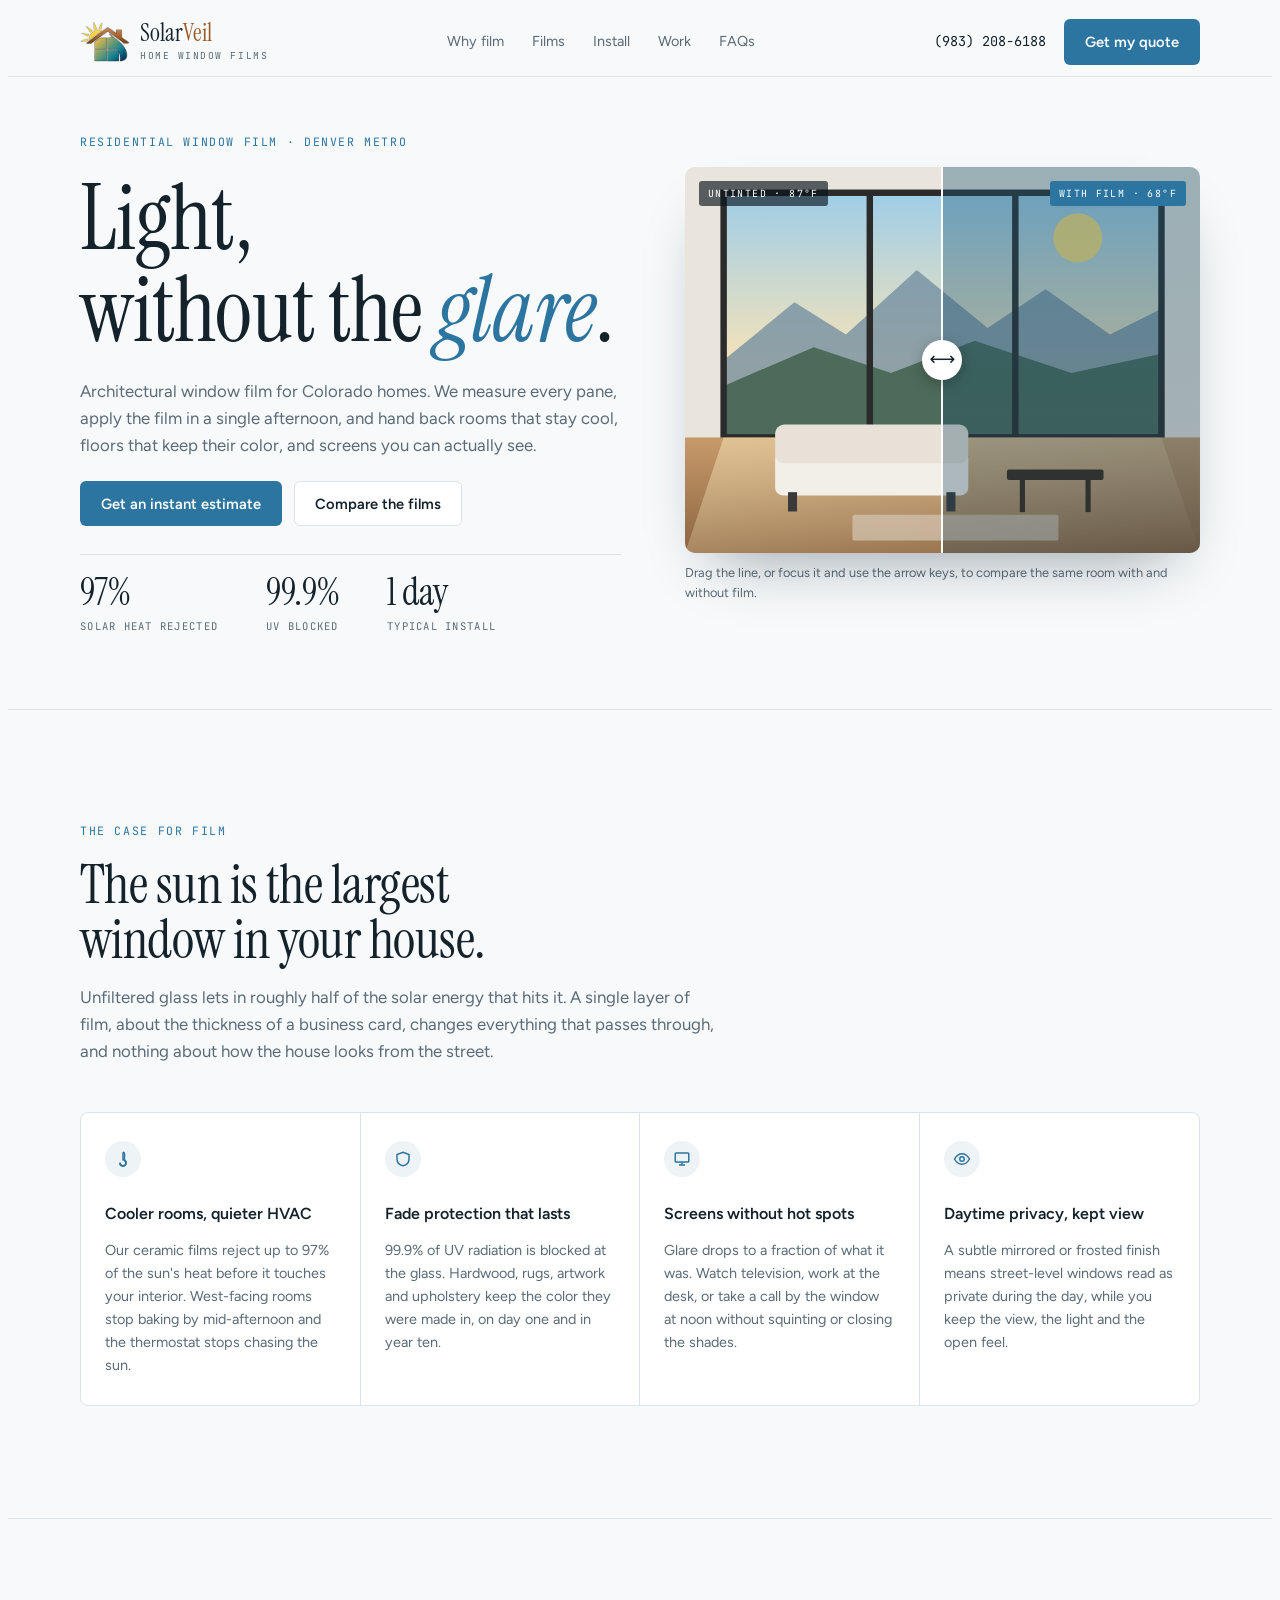
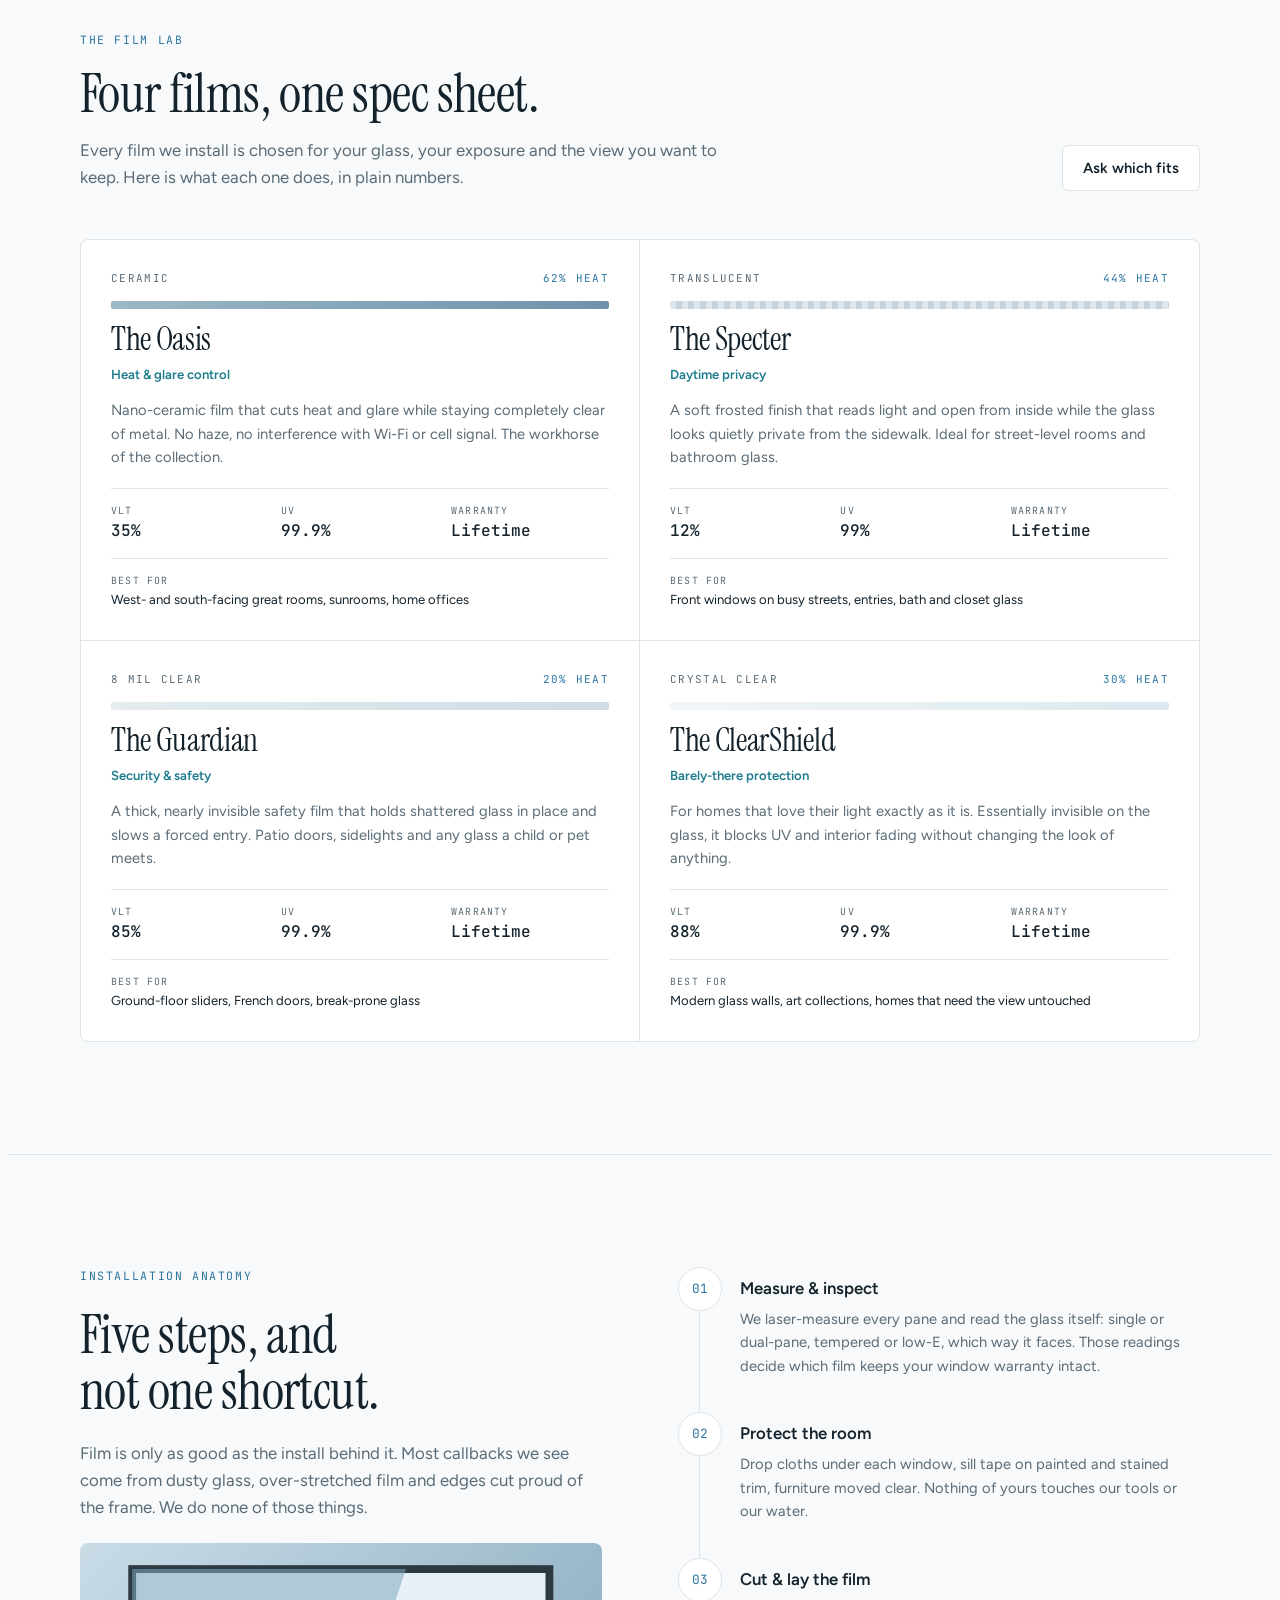
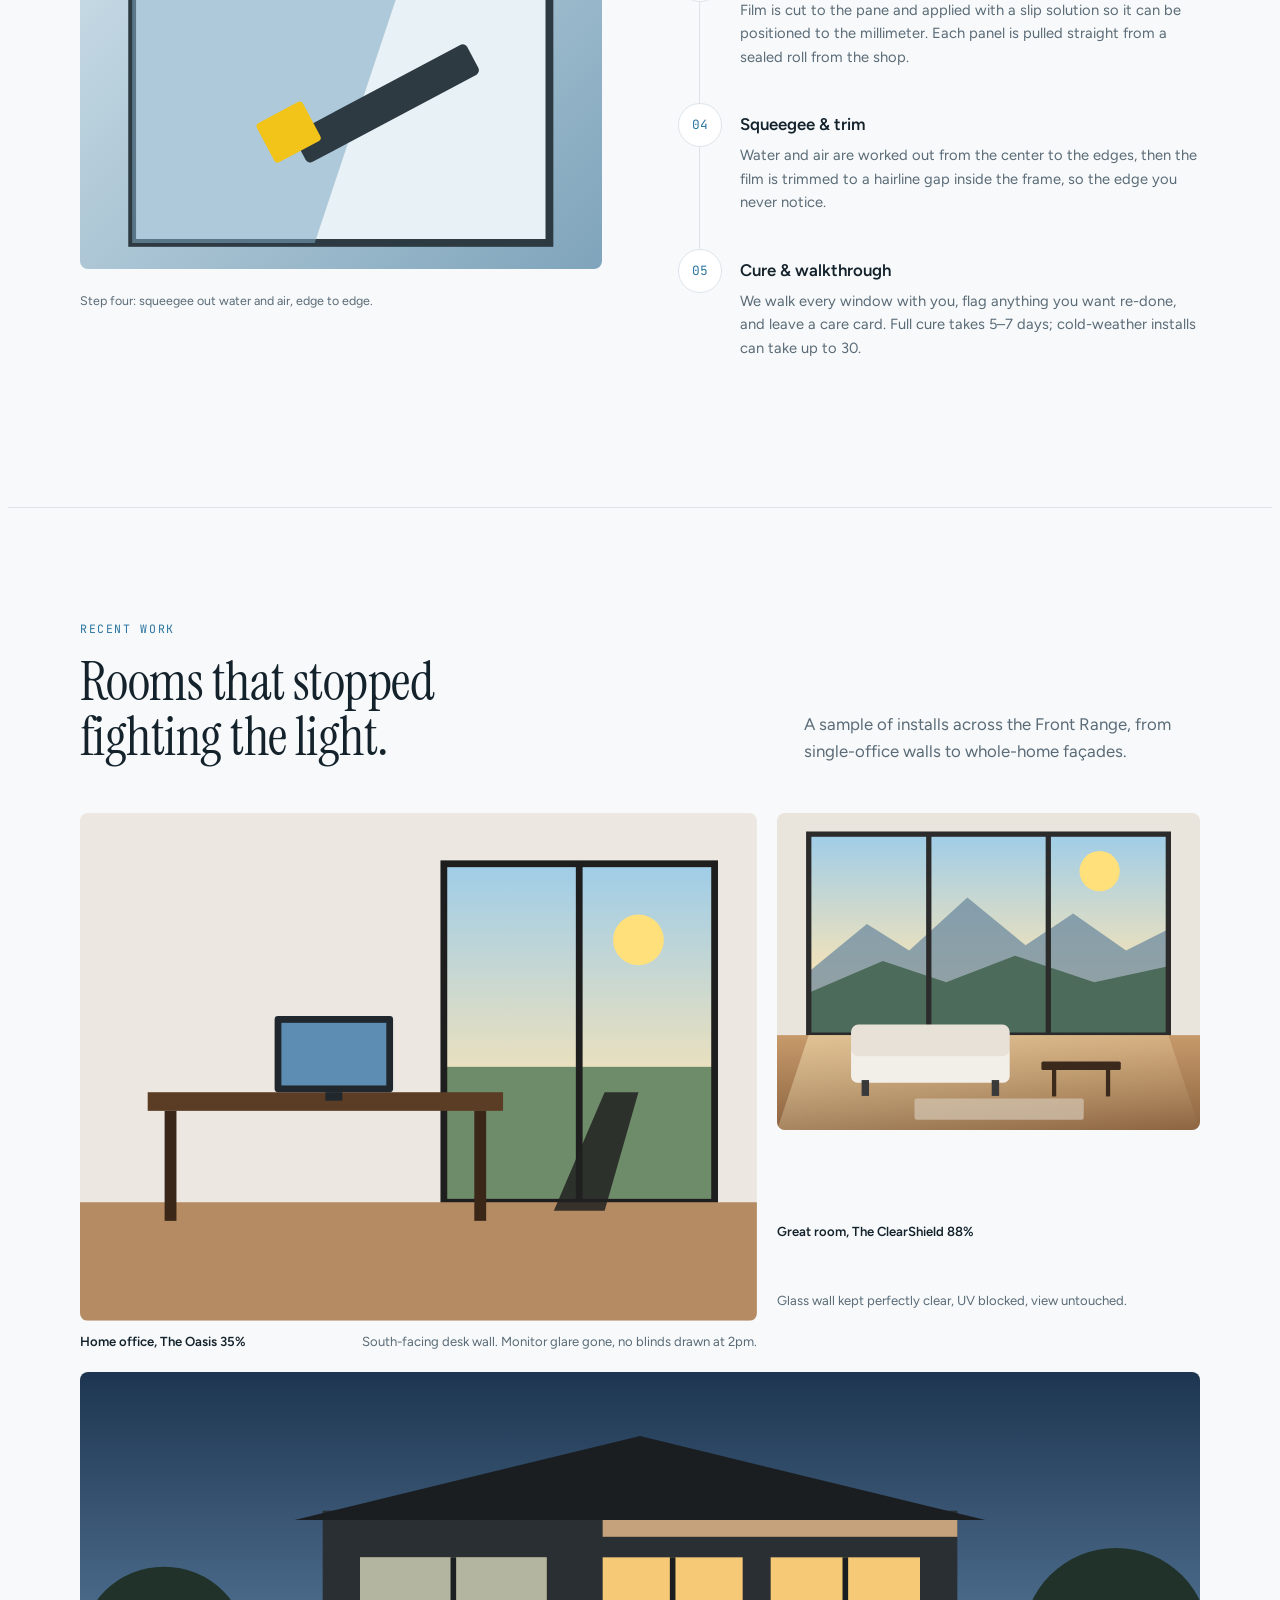
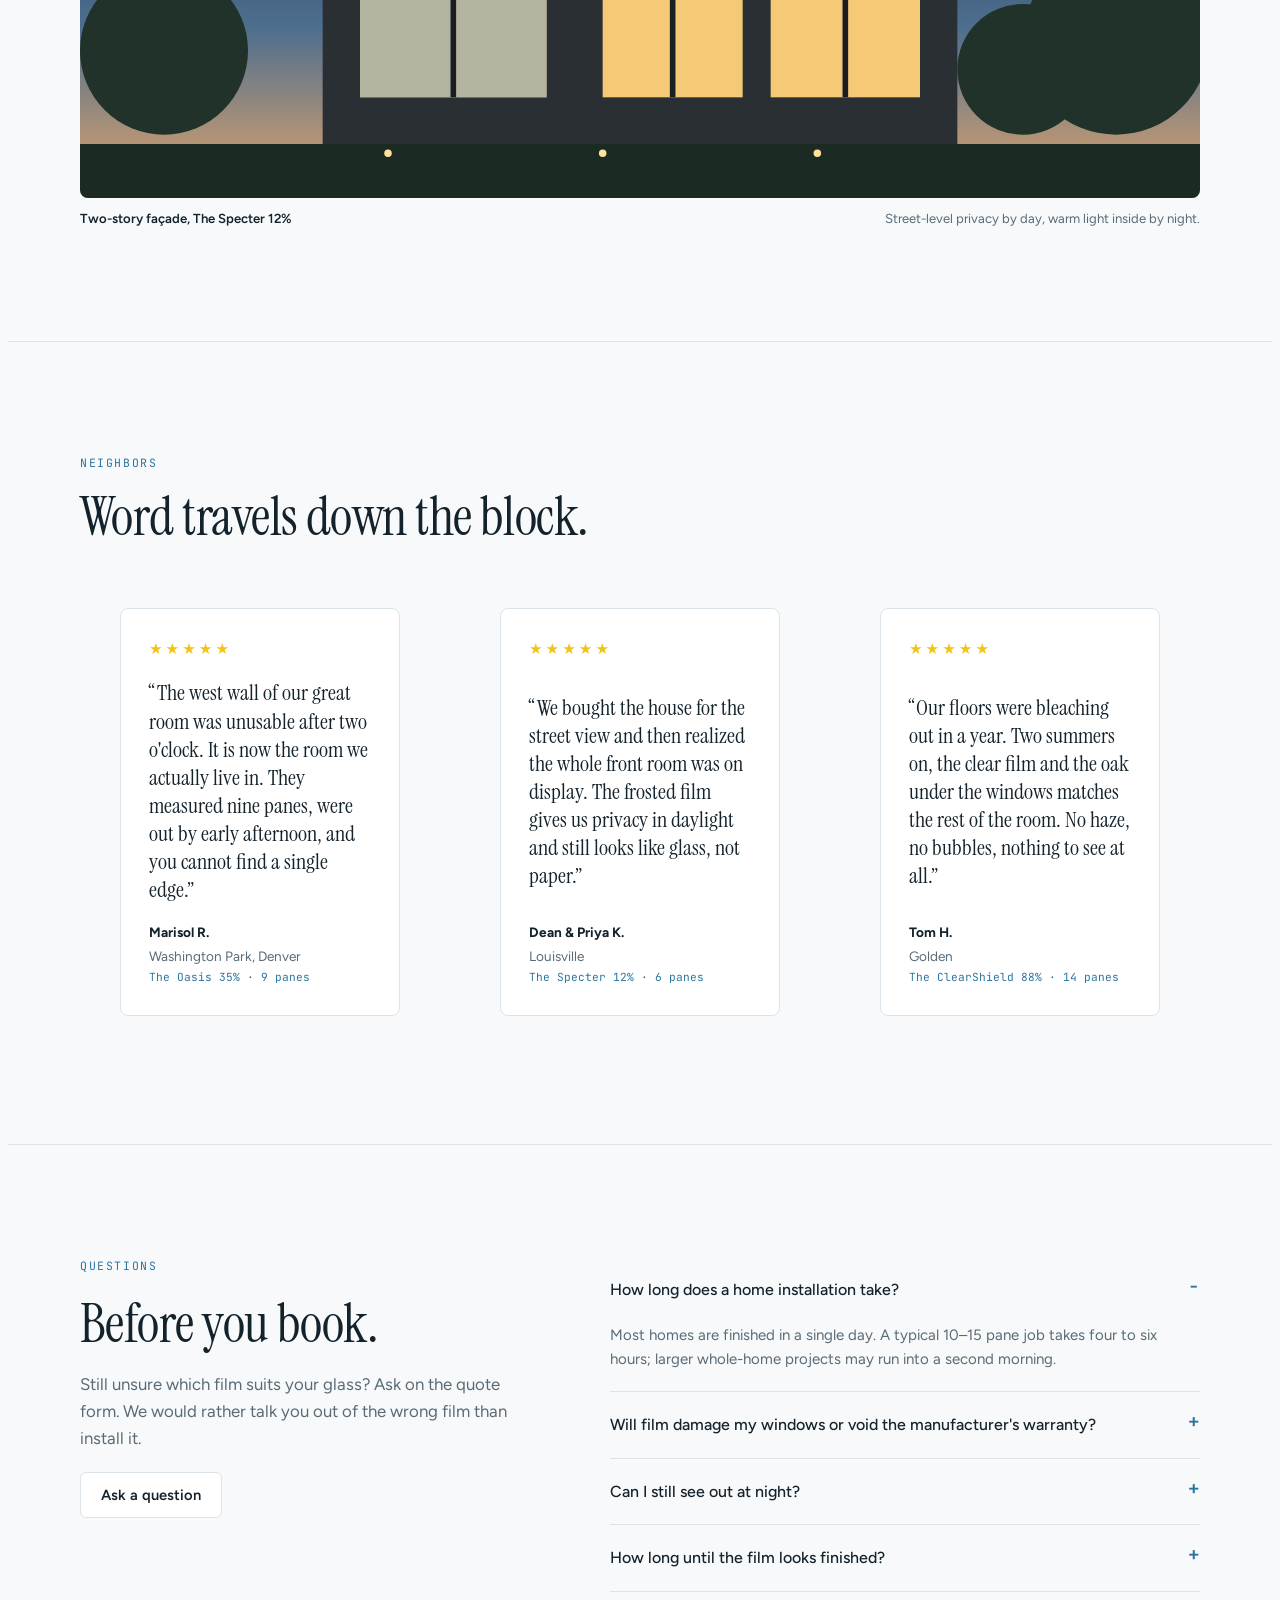
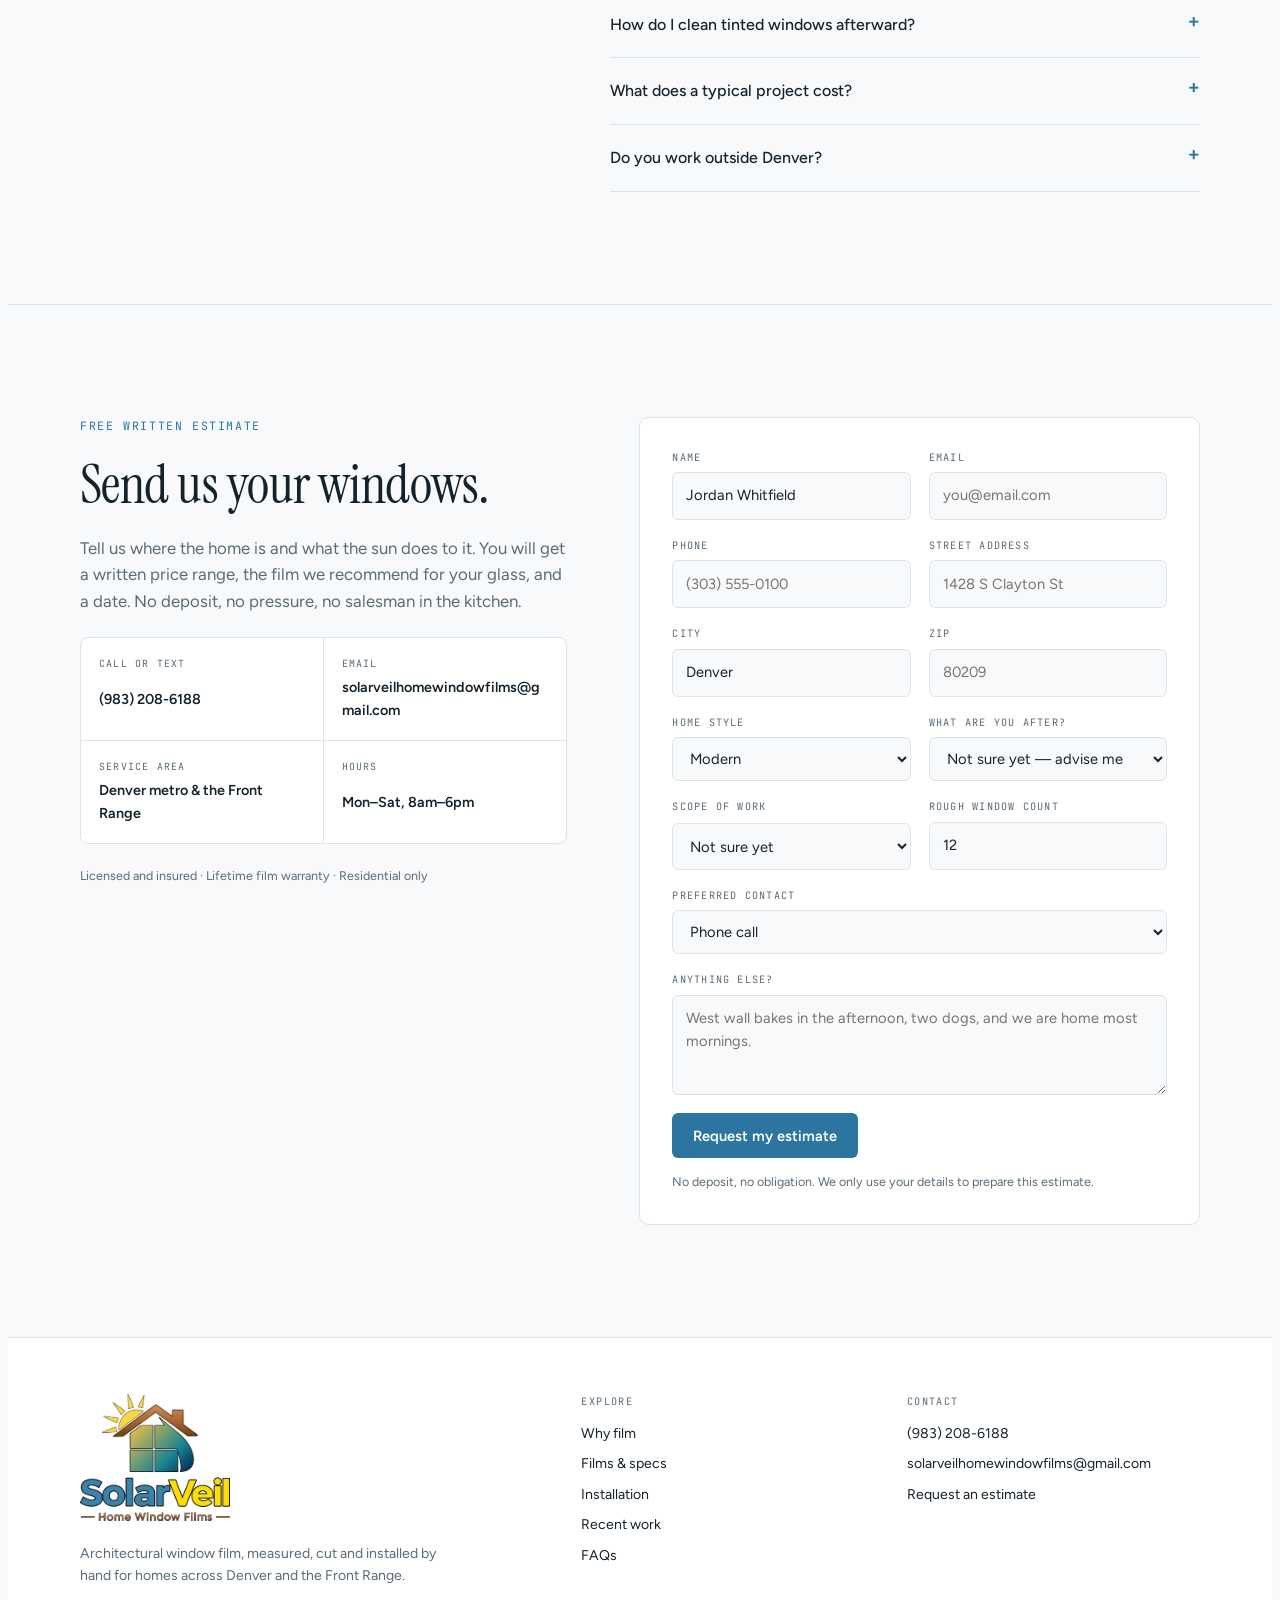
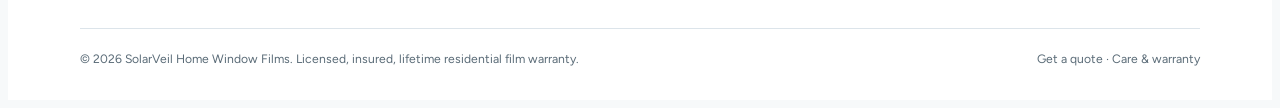
==== index.html @ 5155649b "Add SolarVeil website One-page site with film specs, install process, reviews, FAQ and a quote form " ====
<!doctype html>
<html lang="en">
<head>
<meta charset="utf-8">
<meta name="viewport" content="width=device-width, initial-scale=1, viewport-fit=cover">
<meta name="description" content="Residential window film for Denver and the Front Range: heat, glare, UV, privacy and security films, installed in a day.">
<title>SolarVeil Home Window Films</title>
<link rel="preconnect" href="https://fonts.googleapis.com">
<link rel="stylesheet" href="https://fonts.googleapis.com/css2?family=Instrument+Serif:ital@0;1&family=Figtree:wght@400;500;600;700&family=JetBrains+Mono:wght@400;500&display=swap">
<style>
/* Layout: airy editorial column, 1200px max, hairline-ruled sections; one bold moment = the before/after film slider in the hero. Palette pulled from the logo: lake blue, sun yellow, roof brown. */
:root{
  --bg:#F7F9FA; --surface:#FFFFFF; --sunk:#EEF3F6;
  --fg:#14222C; --muted:#5A6B77; --line:#DCE4EA;
  --accent:#2C75A0; --accent-ink:#FFFFFF; --sun:#F2C318; --roof:#9A5A2A; --teal:#1C7C8C;
  --display:"Instrument Serif", "Iowan Old Style", Georgia, serif;
  --body:"Figtree", system-ui, -apple-system, "Segoe UI", sans-serif;
  --mono:"JetBrains Mono", ui-monospace, Menlo, monospace;
  --r:6px;
}
@media (prefers-color-scheme: dark){:root:not([data-theme="light"]){
  --bg:#0E161C; --surface:#15212A; --sunk:#1A2832; --fg:#E7EEF2; --muted:#93A6B3; --line:#263743;
  --accent:#5BA8D6; --accent-ink:#08131A; --sun:#F5CE3A; --roof:#D08B55; --teal:#3BA9B9; color-scheme:dark}}
:root[data-theme="dark"]{
  --bg:#0E161C; --surface:#15212A; --sunk:#1A2832; --fg:#E7EEF2; --muted:#93A6B3; --line:#263743;
  --accent:#5BA8D6; --accent-ink:#08131A; --sun:#F5CE3A; --roof:#D08B55; --teal:#3BA9B9; color-scheme:dark}

*{box-sizing:border-box}
html{scroll-behavior:smooth}
@media (prefers-reduced-motion:reduce){html{scroll-behavior:auto}*{transition:none!important;animation:none!important}}
body{background:var(--bg);color:var(--fg);font-family:var(--body);font-size:16px;line-height:1.6;-webkit-font-smoothing:antialiased}
.wrap{max-width:1200px;margin:0 auto;padding-inline:clamp(16px,4vw,40px)}
h1,h2,h3{font-family:var(--display);font-weight:400;line-height:1.02;margin:0;text-wrap:balance;letter-spacing:-.01em}
h1{font-size:clamp(3rem,7.5vw,5.6rem)}
h2{font-size:clamp(2.2rem,4.6vw,3.4rem)}
h3{font-size:1.6rem}
p{margin:0}
a{color:inherit}
:focus-visible{outline:2px solid var(--accent);outline-offset:3px;border-radius:3px}
.eyebrow{font-family:var(--mono);font-size:.72rem;letter-spacing:.14em;text-transform:uppercase;color:var(--accent)}
.lede{color:var(--muted);max-width:58ch;font-size:1.05rem}
.btn{display:inline-flex;align-items:center;gap:.5rem;font:600 .92rem var(--body);padding:.8rem 1.25rem;border-radius:var(--r);border:1px solid transparent;cursor:pointer;text-decoration:none;transition:transform .15s, background .15s}
.btn-primary{background:var(--accent);color:var(--accent-ink)}
.btn-primary:hover{transform:translateY(-1px)}
.btn-ghost{background:var(--surface);border-color:var(--line);color:var(--fg)}
.btn-ghost:hover{border-color:var(--accent)}
section{padding-block:clamp(64px,9vw,112px);border-top:1px solid var(--line)}
.sec-head{display:flex;flex-wrap:wrap;justify-content:space-between;align-items:end;gap:24px;margin-bottom:48px}
.sec-head > div{display:grid;gap:16px;max-width:640px;min-width:0}

/* NAV */
header.nav{position:sticky;top:env(safe-area-inset-top,0px);z-index:20;background:color-mix(in srgb,var(--bg) 88%,transparent);backdrop-filter:blur(10px);border-bottom:1px solid var(--line)}
.nav .wrap{display:flex;align-items:center;justify-content:space-between;gap:16px;min-height:68px}
.brand{display:flex;align-items:center;gap:10px;text-decoration:none}
.brand img{height:40px;width:auto}
.brand b{font-family:var(--display);font-weight:400;font-size:1.5rem;line-height:1}
.brand b span{color:var(--roof)}
.brand small{display:block;font-family:var(--mono);font-size:.6rem;letter-spacing:.16em;text-transform:uppercase;color:var(--muted)}
.nav ul{display:flex;gap:28px;list-style:none;margin:0;padding:0;font-size:.9rem}
.nav ul a{text-decoration:none;color:var(--muted)}
.nav ul a:hover{color:var(--fg)}
.nav-right{display:flex;align-items:center;gap:18px}
.phone{font-family:var(--mono);font-size:.85rem;font-variant-numeric:tabular-nums}
@media (max-width:860px){.nav ul,.phone{display:none}}

/* HERO */
.hero{border-top:0;padding-block:56px 72px}
.hero-grid{display:grid;grid-template-columns:1.05fr 1fr;gap:clamp(32px,5vw,64px);align-items:center}
.hero-copy{display:grid;gap:22px;min-width:0}
h1 em{font-style:italic;color:var(--accent)}
.hero-cta{display:flex;flex-wrap:wrap;gap:12px}
.stats{display:flex;flex-wrap:wrap;gap:clamp(20px,4vw,48px);padding-top:18px;border-top:1px solid var(--line);margin-top:6px}
.stat b{display:block;font-family:var(--display);font-weight:400;font-size:2.4rem;line-height:1;font-variant-numeric:tabular-nums}
.stat span{font-family:var(--mono);font-size:.66rem;letter-spacing:.12em;text-transform:uppercase;color:var(--muted)}
@media (max-width:900px){.hero-grid{grid-template-columns:1fr}}

/* Before/after slider */
.ba{position:relative;border-radius:10px;overflow:hidden;aspect-ratio:4/3;max-width:100%;box-shadow:0 30px 60px -30px rgba(10,30,45,.45);user-select:none;touch-action:pan-y}
.ba .scene{position:absolute;inset:0}
.ba .after{clip-path:inset(0 0 0 var(--pos,50%))}
.ba .after::after{content:"";position:absolute;inset:0;background:linear-gradient(180deg,rgba(28,90,120,.38),rgba(20,60,85,.30))}
.ba-tag{position:absolute;top:14px;font-family:var(--mono);font-size:.62rem;letter-spacing:.14em;text-transform:uppercase;padding:5px 9px;border-radius:3px;background:rgba(10,20,28,.65);color:#fff;z-index:3}
.ba-tag.l{left:14px}.ba-tag.r{right:14px;background:var(--accent);color:var(--accent-ink)}
.ba-handle{position:absolute;top:0;bottom:0;left:var(--pos,50%);width:2px;background:#fff;z-index:4;transform:translateX(-1px)}
.ba-handle::after{content:"⟷";position:absolute;top:50%;left:50%;transform:translate(-50%,-50%);width:40px;height:40px;border-radius:50%;background:#fff;color:#14222C;display:grid;place-items:center;font-size:18px;box-shadow:0 4px 14px rgba(0,0,0,.25)}
.ba input{position:absolute;inset:0;width:100%;height:100%;opacity:0;cursor:ew-resize;z-index:5;margin:0}
.ba-cap{font-size:.8rem;color:var(--muted);margin-top:10px}

/* CASE */
.case-grid{display:grid;grid-template-columns:repeat(4,1fr);border:1px solid var(--line);border-radius:8px;background:var(--surface)}
.case{padding:28px 24px;display:grid;gap:12px;align-content:start;border-right:1px solid var(--line);min-width:0}
.case:last-child{border-right:0}
.case .ico{width:36px;height:36px;border-radius:50%;background:var(--sunk);display:grid;place-items:center;color:var(--accent)}
.case h4{margin:12px 0 0;font-size:1rem;font-weight:600}
.case p{font-size:.9rem;color:var(--muted)}
@media (max-width:900px){.case-grid{grid-template-columns:1fr 1fr}.case:nth-child(2){border-right:0}.case:nth-child(-n+2){border-bottom:1px solid var(--line)}}
@media (max-width:520px){.case-grid{grid-template-columns:1fr}.case{border-right:0;border-bottom:1px solid var(--line)}.case:last-child{border-bottom:0}}

/* FILMS */
.films{display:grid;grid-template-columns:1fr 1fr;border:1px solid var(--line);border-radius:8px;background:var(--surface);overflow:hidden}
.film{padding:30px;display:grid;gap:14px;border-bottom:1px solid var(--line);min-width:0}
.film:nth-child(odd){border-right:1px solid var(--line)}
.film:nth-last-child(-n+2){border-bottom:0}
.film-top{display:flex;justify-content:space-between;font-family:var(--mono);font-size:.68rem;letter-spacing:.12em;text-transform:uppercase;color:var(--muted)}
.film-top .heat{color:var(--accent)}
.swatch{height:8px;border-radius:2px}
.film h3{font-size:2rem}
.film .tag{font-size:.82rem;font-weight:600;color:var(--teal);margin-top:-6px}
.film p{font-size:.92rem;color:var(--muted)}
.specs{display:grid;grid-template-columns:repeat(3,1fr);gap:12px;padding-block:14px;border-block:1px solid var(--line);margin-top:4px}
.specs div span{display:block;font-family:var(--mono);font-size:.62rem;letter-spacing:.12em;text-transform:uppercase;color:var(--muted)}
.specs div b{font-family:var(--mono);font-weight:500;font-size:1rem;font-variant-numeric:tabular-nums}
.bestfor{font-size:.82rem}
.bestfor span{font-family:var(--mono);font-size:.62rem;letter-spacing:.12em;text-transform:uppercase;color:var(--muted);display:block}
@media (max-width:760px){.films{grid-template-columns:1fr}.film:nth-child(odd){border-right:0}.film:nth-last-child(2){border-bottom:1px solid var(--line)}}

/* INSTALL */
.install{display:grid;grid-template-columns:1fr 1fr;gap:clamp(32px,6vw,80px);align-items:start}
.install-left{display:grid;gap:22px;position:sticky;top:100px;min-width:0}
.steps{list-style:none;margin:0;padding:0;display:grid}
.step{display:grid;grid-template-columns:44px 1fr;gap:18px;padding-bottom:34px;position:relative}
.step::before{content:"";position:absolute;left:21px;top:44px;bottom:0;width:1px;background:var(--line)}
.step:last-child::before{display:none}
.step .n{width:44px;height:44px;border-radius:50%;border:1px solid var(--line);background:var(--surface);display:grid;place-items:center;font-family:var(--mono);font-size:.8rem;color:var(--accent)}
.step h4{margin:8px 0 6px;font-size:1.05rem;font-weight:600}
.step p{font-size:.92rem;color:var(--muted)}
.step > div{min-width:0}
@media (max-width:860px){.install{grid-template-columns:1fr}.install-left{position:static}}

/* WORK */
.work{display:grid;grid-template-columns:1.6fr 1fr;gap:20px}
.work figure{margin:0;display:grid;gap:10px;min-width:0}
.work .tile{border-radius:8px;overflow:hidden;aspect-ratio:4/3;max-width:100%}
.work .wide{grid-column:1/-1}
.work .wide .tile{aspect-ratio:21/8}
.work figcaption{display:flex;flex-wrap:wrap;justify-content:space-between;gap:8px;font-size:.82rem}
.work figcaption b{font-weight:600}
.work figcaption span{color:var(--muted)}
.tile svg{width:100%;height:100%;display:block}
@media (max-width:760px){.work{grid-template-columns:1fr}.work .wide .tile{aspect-ratio:16/9}}

/* REVIEWS */
.reviews{display:grid;grid-template-columns:repeat(3,1fr);gap:20px}
.review{background:var(--surface);border:1px solid var(--line);border-radius:8px;padding:28px;display:grid;gap:18px;align-content:space-between;min-width:0}
.stars{color:var(--sun);letter-spacing:3px;font-size:.95rem}
.review blockquote{margin:0;font-family:var(--display);font-size:1.35rem;line-height:1.3}
.who{font-size:.85rem;display:grid;gap:2px}
.who span{color:var(--muted)}
.who em{font-style:normal;font-family:var(--mono);font-size:.7rem;color:var(--accent)}
@media (max-width:900px){.reviews{grid-template-columns:1fr}}

/* FAQ */
.faq{display:grid;grid-template-columns:1fr 1.3fr;gap:clamp(32px,6vw,80px)}
.faq-left{display:grid;gap:20px;align-content:start;min-width:0}
.faq details{border-bottom:1px solid var(--line)}
.faq summary{list-style:none;cursor:pointer;padding:20px 0;display:flex;justify-content:space-between;gap:16px;font-weight:500}
.faq summary::-webkit-details-marker{display:none}
.faq summary::after{content:"+";font-family:var(--mono);color:var(--accent);font-size:1.2rem;line-height:1}
.faq details[open] summary::after{content:"−"}
.faq details p{padding-bottom:20px;color:var(--muted);font-size:.94rem;max-width:62ch}
@media (max-width:860px){.faq{grid-template-columns:1fr}}

/* QUOTE */
.quote{display:grid;grid-template-columns:1fr 1.15fr;gap:clamp(32px,6vw,72px)}
.quote-left{display:grid;gap:22px;align-content:start;min-width:0}
.contact{display:grid;grid-template-columns:1fr 1fr;border:1px solid var(--line);border-radius:8px;background:var(--surface)}
.contact div{padding:18px;display:grid;gap:4px;min-width:0}
.contact div:nth-child(odd){border-right:1px solid var(--line)}
.contact div:nth-child(-n+2){border-bottom:1px solid var(--line)}
.contact span{font-family:var(--mono);font-size:.62rem;letter-spacing:.12em;text-transform:uppercase;color:var(--muted)}
.contact b{font-weight:600;font-size:.9rem;overflow-wrap:anywhere}
.fine{font-size:.78rem;color:var(--muted)}
form.qf{background:var(--surface);border:1px solid var(--line);border-radius:10px;padding:clamp(20px,3vw,32px);display:grid;grid-template-columns:1fr 1fr;gap:18px}
.f{display:grid;gap:6px;min-width:0}
.f.full{grid-column:1/-1}
.f label{font-family:var(--mono);font-size:.64rem;letter-spacing:.12em;text-transform:uppercase;color:var(--muted)}
.f input,.f select,.f textarea{width:100%;font:inherit;font-size:.92rem;color:var(--fg);background:var(--bg);border:1px solid var(--line);border-radius:var(--r);padding:.7rem .8rem}
.f input:focus,.f select:focus,.f textarea:focus{outline:none;border-color:var(--accent);box-shadow:0 0 0 3px color-mix(in srgb,var(--accent) 22%,transparent)}
.f textarea{min-height:100px;resize:vertical}
.form-foot{grid-column:1/-1;display:flex;flex-wrap:wrap;align-items:center;gap:14px}
.ok{grid-column:1/-1;padding:14px 16px;border-radius:var(--r);background:color-mix(in srgb,var(--teal) 14%,var(--surface));border:1px solid color-mix(in srgb,var(--teal) 40%,transparent);font-size:.9rem}
@media (max-width:900px){.quote{grid-template-columns:1fr}}
@media (max-width:520px){form.qf{grid-template-columns:1fr}}

/* FOOTER */
footer{border-top:1px solid var(--line);padding-block:56px 32px;background:var(--surface)}
.foot{display:grid;grid-template-columns:1.6fr 1fr 1fr;gap:32px}
.foot img{width:150px;height:auto}
.foot p{font-size:.88rem;color:var(--muted);max-width:40ch;margin-top:14px}
.foot h5{font-family:var(--mono);font-size:.64rem;letter-spacing:.14em;text-transform:uppercase;color:var(--muted);margin:0 0 12px;font-weight:400}
.foot ul{list-style:none;margin:0;padding:0;display:grid;gap:8px;font-size:.88rem}
.foot ul a{text-decoration:none}
.foot ul a:hover{color:var(--accent)}
.legal{display:flex;flex-wrap:wrap;justify-content:space-between;gap:12px;margin-top:40px;padding-top:20px;border-top:1px solid var(--line);font-size:.76rem;color:var(--muted)}
@media (max-width:760px){.foot{grid-template-columns:1fr 1fr}.foot > div:first-child{grid-column:1/-1}}
</style>
</head>
<body>


<!-- Reusable illustrated scenes (no external photos allowed) -->
<svg width="0" height="0" style="position:absolute" aria-hidden="true">
  <defs>
    <linearGradient id="sky" x1="0" y1="0" x2="0" y2="1"><stop offset="0" stop-color="#9FCDE8"/><stop offset=".7" stop-color="#F5E3B8"/><stop offset="1" stop-color="#F8D78A"/></linearGradient>
    <linearGradient id="dusk" x1="0" y1="0" x2="0" y2="1"><stop offset="0" stop-color="#1D3550"/><stop offset=".6" stop-color="#4E6E8E"/><stop offset="1" stop-color="#E8A86A"/></linearGradient>
    <linearGradient id="floor" x1="0" y1="0" x2="0" y2="1"><stop offset="0" stop-color="#C79A6B"/><stop offset="1" stop-color="#8C6440"/></linearGradient>
    <linearGradient id="beam" x1="0" y1="0" x2="1" y2="1"><stop offset="0" stop-color="#FFF4C8" stop-opacity=".85"/><stop offset="1" stop-color="#FFF4C8" stop-opacity="0"/></linearGradient>
    <symbol id="room" viewBox="0 0 800 600">
      <rect width="800" height="600" fill="#E9E4DC"/>
      <rect x="60" y="40" width="680" height="380" fill="url(#sky)"/>
      <path d="M60 300 L170 210 L250 260 L360 160 L470 250 L560 190 L660 260 L740 220 L740 420 L60 420Z" fill="#6E8BA0" opacity=".75"/>
      <path d="M60 340 L200 280 L320 320 L450 270 L600 320 L740 290 L740 420 L60 420Z" fill="#4C6B5A"/>
      <circle cx="610" cy="110" r="38" fill="#FFE07A"/>
      <g stroke="#2B2B2B" stroke-width="10" fill="none"><rect x="60" y="40" width="680" height="380"/><line x1="287" y1="40" x2="287" y2="420"/><line x1="513" y1="40" x2="513" y2="420"/></g>
      <rect y="420" width="800" height="180" fill="url(#floor)"/>
      <polygon points="60,420 740,420 800,600 0,600" fill="url(#beam)" opacity=".55"/>
      <rect x="140" y="440" width="300" height="70" rx="12" fill="#F2EEE8"/><rect x="140" y="400" width="300" height="60" rx="14" fill="#E7E1D8"/>
      <rect x="160" y="505" width="14" height="30" fill="#3A3A3A"/><rect x="406" y="505" width="14" height="30" fill="#3A3A3A"/>
      <rect x="500" y="470" width="150" height="16" rx="3" fill="#3B2A1C"/><rect x="520" y="486" width="8" height="50" fill="#3B2A1C"/><rect x="622" y="486" width="8" height="50" fill="#3B2A1C"/>
      <rect x="260" y="540" width="320" height="40" rx="4" fill="#D5C7B4" opacity=".7"/>
    </symbol>
    <symbol id="office" viewBox="0 0 800 600">
      <rect width="800" height="600" fill="#ECE8E1"/>
      <rect x="430" y="60" width="320" height="400" fill="url(#sky)"/>
      <rect x="430" y="300" width="320" height="160" fill="#6F8C6A"/>
      <circle cx="660" cy="150" r="30" fill="#FFE07A"/>
      <g stroke="#1E1E1E" stroke-width="8" fill="none"><rect x="430" y="60" width="320" height="400"/><line x1="590" y1="60" x2="590" y2="460"/></g>
      <rect y="460" width="800" height="140" fill="#B48B62"/>
      <rect x="80" y="330" width="420" height="22" fill="#5B3D26"/><rect x="100" y="352" width="14" height="130" fill="#3A2718"/><rect x="466" y="352" width="14" height="130" fill="#3A2718"/>
      <rect x="230" y="240" width="140" height="90" rx="4" fill="#20272D"/><rect x="238" y="248" width="124" height="74" fill="#5D8DB3"/>
      <rect x="290" y="330" width="20" height="10" fill="#20272D"/>
      <path d="M560 470 L620 330 L660 330 L620 470Z" fill="#222" opacity=".85"/>
    </symbol>
    <symbol id="house" viewBox="0 0 1200 460">
      <rect width="1200" height="460" fill="url(#dusk)"/>
      <g fill="#203229"><circle cx="90" cy="300" r="90"/><circle cx="1110" cy="290" r="100"/><circle cx="1010" cy="320" r="70"/></g>
      <rect x="260" y="150" width="680" height="250" fill="#2A2F33"/>
      <polygon points="230,160 600,70 970,160" fill="#1A1E21"/>
      <rect x="560" y="160" width="380" height="18" fill="#C5A27C"/>
      <g fill="#F6C977"><rect x="300" y="200" width="200" height="150"/><rect x="560" y="200" width="150" height="150"/><rect x="740" y="200" width="160" height="150"/></g>
      <g fill="#7FA7C4" opacity=".55"><rect x="300" y="200" width="200" height="150"/></g>
      <g stroke="#1A1E21" stroke-width="6"><line x1="400" y1="200" x2="400" y2="350"/><line x1="635" y1="200" x2="635" y2="350"/><line x1="820" y1="200" x2="820" y2="350"/></g>
      <rect y="400" width="1200" height="60" fill="#1B2A22"/>
      <g fill="#FFE39A"><circle cx="330" cy="410" r="4"/><circle cx="560" cy="410" r="4"/><circle cx="790" cy="410" r="4"/></g>
    </symbol>
  </defs>
</svg>

<header class="nav">
  <div class="wrap">
    <a class="brand" href="#top" aria-label="SolarVeil home">
      <img src="[data-uri]" alt="">
      <span><b>Solar<span>Veil</span></b><small>Home Window Films</small></span>
    </a>
    <ul>
      <li><a href="#why">Why film</a></li>
      <li><a href="#films">Films</a></li>
      <li><a href="#install">Install</a></li>
      <li><a href="#work">Work</a></li>
      <li><a href="#faq">FAQs</a></li>
    </ul>
    <div class="nav-right">
      <span class="phone">(983) 208-6188</span>
      <a class="btn btn-primary" href="#quote">Get my quote</a>
    </div>
  </div>
</header>

<main id="top">
  <section class="hero">
    <div class="wrap hero-grid">
      <div class="hero-copy">
        <span class="eyebrow">Residential window film · Denver metro</span>
        <h1>Light,<br>without the <em>glare</em>.</h1>
        <p class="lede">Architectural window film for Colorado homes. We measure every pane, apply the film in a single afternoon, and hand back rooms that stay cool, floors that keep their color, and screens you can actually see.</p>
        <div class="hero-cta">
          <a class="btn btn-primary" href="#quote">Get an instant estimate</a>
          <a class="btn btn-ghost" href="#films">Compare the films</a>
        </div>
        <div class="stats">
          <div class="stat"><b>97%</b><span>Solar heat rejected</span></div>
          <div class="stat"><b>99.9%</b><span>UV blocked</span></div>
          <div class="stat"><b>1 day</b><span>Typical install</span></div>
        </div>
      </div>
      <div>
        <div class="ba" id="ba" style="--pos:50%">
          <span class="ba-tag l">Untinted · 87°F</span>
          <span class="ba-tag r">With film · 68°F</span>
          <svg class="scene" viewBox="0 0 800 600" preserveAspectRatio="xMidYMid slice"><use href="#room"/></svg>
          <div class="scene after"><svg class="scene" viewBox="0 0 800 600" preserveAspectRatio="xMidYMid slice"><use href="#room"/></svg></div>
          <div class="ba-handle"></div>
          <input id="ba-range" type="range" min="0" max="100" value="50" aria-label="Compare the room with and without film">
        </div>
        <p class="ba-cap">Drag the line, or focus it and use the arrow keys, to compare the same room with and without film.</p>
      </div>
    </div>
  </section>

  <section id="why">
    <div class="wrap">
      <div class="sec-head"><div>
        <span class="eyebrow">The case for film</span>
        <h2>The sun is the largest window in your house.</h2>
        <p class="lede">Unfiltered glass lets in roughly half of the solar energy that hits it. A single layer of film, about the thickness of a business card, changes everything that passes through, and nothing about how the house looks from the street.</p>
      </div></div>
      <div class="case-grid">
        <div class="case"><div class="ico"><svg width="18" height="18" viewBox="0 0 24 24" fill="none" stroke="currentColor" stroke-width="2"><path d="M12 3v10a4 4 0 1 1-4 4"/><path d="M12 3a2 2 0 0 1 2 2v9a4 4 0 1 1-6 3"/></svg></div><h4>Cooler rooms, quieter HVAC</h4><p>Our ceramic films reject up to 97% of the sun's heat before it touches your interior. West-facing rooms stop baking by mid-afternoon and the thermostat stops chasing the sun.</p></div>
        <div class="case"><div class="ico"><svg width="18" height="18" viewBox="0 0 24 24" fill="none" stroke="currentColor" stroke-width="2"><path d="M12 3l8 3v6c0 5-3.5 8-8 9-4.5-1-8-4-8-9V6z"/></svg></div><h4>Fade protection that lasts</h4><p>99.9% of UV radiation is blocked at the glass. Hardwood, rugs, artwork and upholstery keep the color they were made in, on day one and in year ten.</p></div>
        <div class="case"><div class="ico"><svg width="18" height="18" viewBox="0 0 24 24" fill="none" stroke="currentColor" stroke-width="2"><rect x="3" y="4" width="18" height="12" rx="1"/><path d="M8 20h8M12 16v4"/></svg></div><h4>Screens without hot spots</h4><p>Glare drops to a fraction of what it was. Watch television, work at the desk, or take a call by the window at noon without squinting or closing the shades.</p></div>
        <div class="case"><div class="ico"><svg width="18" height="18" viewBox="0 0 24 24" fill="none" stroke="currentColor" stroke-width="2"><path d="M2 12s4-7 10-7 10 7 10 7-4 7-10 7S2 12 2 12z"/><circle cx="12" cy="12" r="3"/></svg></div><h4>Daytime privacy, kept view</h4><p>A subtle mirrored or frosted finish means street-level windows read as private during the day, while you keep the view, the light and the open feel.</p></div>
      </div>
    </div>
  </section>

  <section id="films">
    <div class="wrap">
      <div class="sec-head">
        <div>
          <span class="eyebrow">The film lab</span>
          <h2>Four films, one spec sheet.</h2>
          <p class="lede">Every film we install is chosen for your glass, your exposure and the view you want to keep. Here is what each one does, in plain numbers.</p>
        </div>
        <a class="btn btn-ghost" href="#quote">Ask which fits</a>
      </div>
      <div class="films">
        <article class="film">
          <div class="film-top"><span>Ceramic</span><span class="heat">62% heat</span></div>
          <div class="swatch" style="background:linear-gradient(90deg,#9CB7C7,#6E93AA)"></div>
          <h3>The Oasis</h3><div class="tag">Heat &amp; glare control</div>
          <p>Nano-ceramic film that cuts heat and glare while staying completely clear of metal. No haze, no interference with Wi-Fi or cell signal. The workhorse of the collection.</p>
          <div class="specs"><div><span>VLT</span><b>35%</b></div><div><span>UV</span><b>99.9%</b></div><div><span>Warranty</span><b>Lifetime</b></div></div>
          <div class="bestfor"><span>Best for</span>West- and south-facing great rooms, sunrooms, home offices</div>
        </article>
        <article class="film">
          <div class="film-top"><span>Translucent</span><span class="heat">44% heat</span></div>
          <div class="swatch" style="background:repeating-linear-gradient(90deg,#DDE6EC 0 6px,#C7D4DD 6px 12px)"></div>
          <h3>The Specter</h3><div class="tag">Daytime privacy</div>
          <p>A soft frosted finish that reads light and open from inside while the glass looks quietly private from the sidewalk. Ideal for street-level rooms and bathroom glass.</p>
          <div class="specs"><div><span>VLT</span><b>12%</b></div><div><span>UV</span><b>99%</b></div><div><span>Warranty</span><b>Lifetime</b></div></div>
          <div class="bestfor"><span>Best for</span>Front windows on busy streets, entries, bath and closet glass</div>
        </article>
        <article class="film">
          <div class="film-top"><span>8 mil clear</span><span class="heat">20% heat</span></div>
          <div class="swatch" style="background:linear-gradient(90deg,#E4ECF0,#CFDCE3)"></div>
          <h3>The Guardian</h3><div class="tag">Security &amp; safety</div>
          <p>A thick, nearly invisible safety film that holds shattered glass in place and slows a forced entry. Patio doors, sidelights and any glass a child or pet meets.</p>
          <div class="specs"><div><span>VLT</span><b>85%</b></div><div><span>UV</span><b>99.9%</b></div><div><span>Warranty</span><b>Lifetime</b></div></div>
          <div class="bestfor"><span>Best for</span>Ground-floor sliders, French doors, break-prone glass</div>
        </article>
        <article class="film">
          <div class="film-top"><span>Crystal clear</span><span class="heat">30% heat</span></div>
          <div class="swatch" style="background:linear-gradient(90deg,#F1F6F8,#DCE8EE)"></div>
          <h3>The ClearShield</h3><div class="tag">Barely-there protection</div>
          <p>For homes that love their light exactly as it is. Essentially invisible on the glass, it blocks UV and interior fading without changing the look of anything.</p>
          <div class="specs"><div><span>VLT</span><b>88%</b></div><div><span>UV</span><b>99.9%</b></div><div><span>Warranty</span><b>Lifetime</b></div></div>
          <div class="bestfor"><span>Best for</span>Modern glass walls, art collections, homes that need the view untouched</div>
        </article>
      </div>
    </div>
  </section>

  <section id="install">
    <div class="wrap install">
      <div class="install-left">
        <span class="eyebrow">Installation anatomy</span>
        <h2>Five steps, and not one shortcut.</h2>
        <p class="lede">Film is only as good as the install behind it. Most callbacks we see come from dusty glass, over-stretched film and edges cut proud of the frame. We do none of those things.</p>
        <div class="tile" style="border-radius:8px;overflow:hidden;aspect-ratio:16/10;background:linear-gradient(135deg,#C9DCE6,#7FA4BB)">
          <svg viewBox="0 0 400 250" width="100%" height="100%" aria-hidden="true">
            <rect x="40" y="20" width="320" height="210" fill="#E8F1F6" stroke="#2E3A42" stroke-width="6"/>
            <path d="M40 20 L250 20 L180 230 L40 230Z" fill="#7FA9C4" opacity=".55"/>
            <rect x="160" y="110" width="150" height="26" rx="4" fill="#2E3A42" transform="rotate(-28 235 123)"/>
            <rect x="140" y="128" width="40" height="34" rx="3" fill="#F2C318" transform="rotate(-28 160 145)"/>
          </svg>
        </div>
        <p class="fine">Step four: squeegee out water and air, edge to edge.</p>
      </div>
      <ol class="steps">
        <li class="step"><span class="n">01</span><div><h4>Measure &amp; inspect</h4><p>We laser-measure every pane and read the glass itself: single or dual-pane, tempered or low-E, which way it faces. Those readings decide which film keeps your window warranty intact.</p></div></li>
        <li class="step"><span class="n">02</span><div><h4>Protect the room</h4><p>Drop cloths under each window, sill tape on painted and stained trim, furniture moved clear. Nothing of yours touches our tools or our water.</p></div></li>
        <li class="step"><span class="n">03</span><div><h4>Cut &amp; lay the film</h4><p>Film is cut to the pane and applied with a slip solution so it can be positioned to the millimeter. Each panel is pulled straight from a sealed roll from the shop.</p></div></li>
        <li class="step"><span class="n">04</span><div><h4>Squeegee &amp; trim</h4><p>Water and air are worked out from the center to the edges, then the film is trimmed to a hairline gap inside the frame, so the edge you never notice.</p></div></li>
        <li class="step"><span class="n">05</span><div><h4>Cure &amp; walkthrough</h4><p>We walk every window with you, flag anything you want re-done, and leave a care card. Full cure takes 5–7 days; cold-weather installs can take up to 30.</p></div></li>
      </ol>
    </div>
  </section>

  <section id="work">
    <div class="wrap">
      <div class="sec-head">
        <div><span class="eyebrow">Recent work</span><h2>Rooms that stopped fighting the light.</h2></div>
        <p class="lede" style="max-width:36ch">A sample of installs across the Front Range, from single-office walls to whole-home façades.</p>
      </div>
      <div class="work">
        <figure><div class="tile"><svg viewBox="0 0 800 600" preserveAspectRatio="xMidYMid slice"><use href="#office"/></svg></div>
          <figcaption><b>Home office, The Oasis 35%</b><span>South-facing desk wall. Monitor glare gone, no blinds drawn at 2pm.</span></figcaption></figure>
        <figure><div class="tile"><svg viewBox="0 0 800 600" preserveAspectRatio="xMidYMid slice"><use href="#room"/></svg></div>
          <figcaption><b>Great room, The ClearShield 88%</b><span>Glass wall kept perfectly clear, UV blocked, view untouched.</span></figcaption></figure>
        <figure class="wide"><div class="tile"><svg viewBox="0 0 1200 460" preserveAspectRatio="xMidYMid slice"><use href="#house"/></svg></div>
          <figcaption><b>Two-story façade, The Specter 12%</b><span>Street-level privacy by day, warm light inside by night.</span></figcaption></figure>
      </div>
    </div>
  </section>

  <section>
    <div class="wrap">
      <div class="sec-head"><div><span class="eyebrow">Neighbors</span><h2>Word travels down the block.</h2></div></div>
      <div class="reviews">
        <figure class="review"><div class="stars" aria-label="5 out of 5">★★★★★</div>
          <blockquote>“The west wall of our great room was unusable after two o'clock. It is now the room we actually live in. They measured nine panes, were out by early afternoon, and you cannot find a single edge.”</blockquote>
          <figcaption class="who"><b>Marisol R.</b><span>Washington Park, Denver</span><em>The Oasis 35% · 9 panes</em></figcaption></figure>
        <figure class="review"><div class="stars" aria-label="5 out of 5">★★★★★</div>
          <blockquote>“We bought the house for the street view and then realized the whole front room was on display. The frosted film gives us privacy in daylight and still looks like glass, not paper.”</blockquote>
          <figcaption class="who"><b>Dean &amp; Priya K.</b><span>Louisville</span><em>The Specter 12% · 6 panes</em></figcaption></figure>
        <figure class="review"><div class="stars" aria-label="5 out of 5">★★★★★</div>
          <blockquote>“Our floors were bleaching out in a year. Two summers on, the clear film and the oak under the windows matches the rest of the room. No haze, no bubbles, nothing to see at all.”</blockquote>
          <figcaption class="who"><b>Tom H.</b><span>Golden</span><em>The ClearShield 88% · 14 panes</em></figcaption></figure>
      </div>
    </div>
  </section>

  <section id="faq">
    <div class="wrap faq">
      <div class="faq-left">
        <span class="eyebrow">Questions</span>
        <h2>Before you book.</h2>
        <p class="lede">Still unsure which film suits your glass? Ask on the quote form. We would rather talk you out of the wrong film than install it.</p>
        <a class="btn btn-ghost" href="#quote" style="justify-self:start">Ask a question</a>
      </div>
      <div>
        <details open><summary>How long does a home installation take?</summary><p>Most homes are finished in a single day. A typical 10–15 pane job takes four to six hours; larger whole-home projects may run into a second morning.</p></details>
        <details><summary>Will film damage my windows or void the manufacturer's warranty?</summary><p>We check your glass type before recommending a film and only install films approved for it. Our film manufacturers back the glass with their own warranty where a window maker's warranty is affected.</p></details>
        <details><summary>Can I still see out at night?</summary><p>Yes. Clear and ceramic films barely change the view at any hour. Reflective and frosted films are most private during the day; at night, with lights on inside, you will want shades for full privacy.</p></details>
        <details><summary>How long until the film looks finished?</summary><p>A little haze or a few water pockets in the first days is normal. Film fully cures in 5–7 days in warm weather and up to 30 days in a Colorado winter.</p></details>
        <details><summary>How do I clean tinted windows afterward?</summary><p>Wait 30 days, then use a soft cloth or squeegee with a mild, ammonia-free cleaner. Avoid abrasive pads and blades on the film side.</p></details>
        <details><summary>What does a typical project cost?</summary><p>Pricing depends on the film and total square footage. Most homes land between a few hundred dollars for a single room and a few thousand for a whole house. Your written quote is itemized by window.</p></details>
        <details><summary>Do you work outside Denver?</summary><p>We cover the Denver metro and the Front Range, from Castle Rock to Boulder and Golden to Aurora. Ask if you are a little further out.</p></details>
      </div>
    </div>
  </section>

  <section id="quote">
    <div class="wrap quote">
      <div class="quote-left">
        <span class="eyebrow">Free written estimate</span>
        <h2>Send us your windows.</h2>
        <p class="lede">Tell us where the home is and what the sun does to it. You will get a written price range, the film we recommend for your glass, and a date. No deposit, no pressure, no salesman in the kitchen.</p>
        <div class="contact">
          <div><span>Call or text</span><b>(983) 208-6188</b></div>
          <div><span>Email</span><b>solarveilhomewindowfilms@gmail.com</b></div>
          <div><span>Service area</span><b>Denver metro &amp; the Front Range</b></div>
          <div><span>Hours</span><b>Mon–Sat, 8am–6pm</b></div>
        </div>
        <p class="fine">Licensed and insured · Lifetime film warranty · Residential only</p>
      </div>
      <form class="qf" id="qf" novalidate>
        <div class="f"><label for="q-name">Name</label><input id="q-name" name="Name" required value="Jordan Whitfield"></div>
        <div class="f"><label for="q-email">Email</label><input id="q-email" name="email" type="email" required placeholder="you@email.com"></div>
        <div class="f"><label for="q-phone">Phone</label><input id="q-phone" name="Phone" type="tel" placeholder="(303) 555-0100"></div>
        <div class="f"><label for="q-addr">Street address</label><input id="q-addr" name="Street address" placeholder="1428 S Clayton St"></div>
        <div class="f"><label for="q-city">City</label><input id="q-city" name="City" value="Denver"></div>
        <div class="f"><label for="q-zip">ZIP</label><input id="q-zip" name="ZIP" inputmode="numeric" placeholder="80209"></div>
        <div class="f"><label for="q-style">Home style</label><select id="q-style" name="Home style"><option>Modern</option><option>Ranch</option><option>Victorian</option><option>Craftsman</option><option>Townhome / condo</option></select></div>
        <div class="f"><label for="q-film">What are you after?</label><select id="q-film" name="Looking for"><option>Not sure yet — advise me</option><option>Heat &amp; glare (The Oasis)</option><option>Privacy (The Specter)</option><option>Security (The Guardian)</option><option>UV only (The ClearShield)</option></select></div>
        <div class="f"><label for="q-scope">Scope of work</label><select id="q-scope" name="Scope of work"><option>Not sure yet</option><option>One room</option><option>Several rooms</option><option>Whole home</option></select></div>
        <div class="f"><label for="q-count">Rough window count</label><input id="q-count" name="Window count" type="number" min="1" value="12"></div>
        <div class="f full"><label for="q-contact">Preferred contact</label><select id="q-contact" name="Preferred contact"><option>Phone call</option><option>Text</option><option>Email</option></select></div>
        <div class="f full"><label for="q-notes">Anything else?</label><textarea id="q-notes" name="Notes" placeholder="West wall bakes in the afternoon, two dogs, and we are home most mornings."></textarea></div>
        <div class="form-foot"><button class="btn btn-primary" type="submit">Request my estimate</button><span class="fine">No deposit, no obligation. We only use your details to prepare this estimate.</span></div>
        <div class="ok" id="q-ok" hidden></div>
      </form>
    </div>
  </section>
</main>

<footer>
  <div class="wrap">
    <div class="foot">
      <div><img src="[data-uri]" alt="SolarVeil Home Window Films"><p>Architectural window film, measured, cut and installed by hand for homes across Denver and the Front Range.</p></div>
      <div><h5>Explore</h5><ul><li><a href="#why">Why film</a></li><li><a href="#films">Films &amp; specs</a></li><li><a href="#install">Installation</a></li><li><a href="#work">Recent work</a></li><li><a href="#faq">FAQs</a></li></ul></div>
      <div><h5>Contact</h5><ul><li>(983) 208-6188</li><li style="overflow-wrap:anywhere">solarveilhomewindowfilms@gmail.com</li><li><a href="#quote">Request an estimate</a></li></ul></div>
    </div>
    <div class="legal"><span>© 2026 SolarVeil Home Window Films. Licensed, insured, lifetime residential film warranty.</span><span>Get a quote · Care &amp; warranty</span></div>
  </div>
</footer>

<script>
(function(){
  var ba=document.getElementById('ba'), r=document.getElementById('ba-range');
  r.addEventListener('input',function(){ba.style.setProperty('--pos',r.value+'%')});
  var f=document.getElementById('qf'), ok=document.getElementById('q-ok');
  f.addEventListener('submit',function(e){
    e.preventDefault();
    var em=document.getElementById('q-email'), nm=document.getElementById('q-name');
    if(!nm.value.trim()){ok.hidden=false;ok.textContent='Add your name so we know who the estimate is for.';nm.focus();return;}
    if(!/^\S+@\S+\.\S+$/.test(em.value)){ok.hidden=false;ok.textContent='Enter an email address like you@email.com so we can send your estimate.';em.focus();return;}
    var first=nm.value.trim().split(' ')[0];
    var ENDPOINT='https://formsubmit.co/ajax/solarveilhomewindowfilms@gmail.com';
    if(!ENDPOINT){ok.hidden=false;ok.textContent='Thanks, '+first+'. This is a preview of the form, so nothing was sent. On the live site this request is emailed to solarveilhomewindowfilms@gmail.com.';return;}
    var data={_subject:'New estimate request from '+nm.value.trim(),_template:'table',_captcha:'false'};
    f.querySelectorAll('[name]').forEach(function(el){data[el.name]=el.value;});
    var btn=f.querySelector('button[type=submit]');btn.disabled=true;btn.textContent='Sending…';
    fetch(ENDPOINT,{method:'POST',headers:{'Content-Type':'application/json','Accept':'application/json'},body:JSON.stringify(data)})
      .then(function(res){if(!res.ok)throw 0;ok.hidden=false;ok.textContent='Thanks, '+first+'. Your request is in. We reply within one business day.';f.reset();})
      .catch(function(){ok.hidden=false;ok.textContent='Your request could not be sent. Please call or text (983) 208-6188, or email solarveilhomewindowfilms@gmail.com.';})
      .finally(function(){btn.disabled=false;btn.textContent='Request my estimate';});
  });
})();
</script>

</body>
</html>
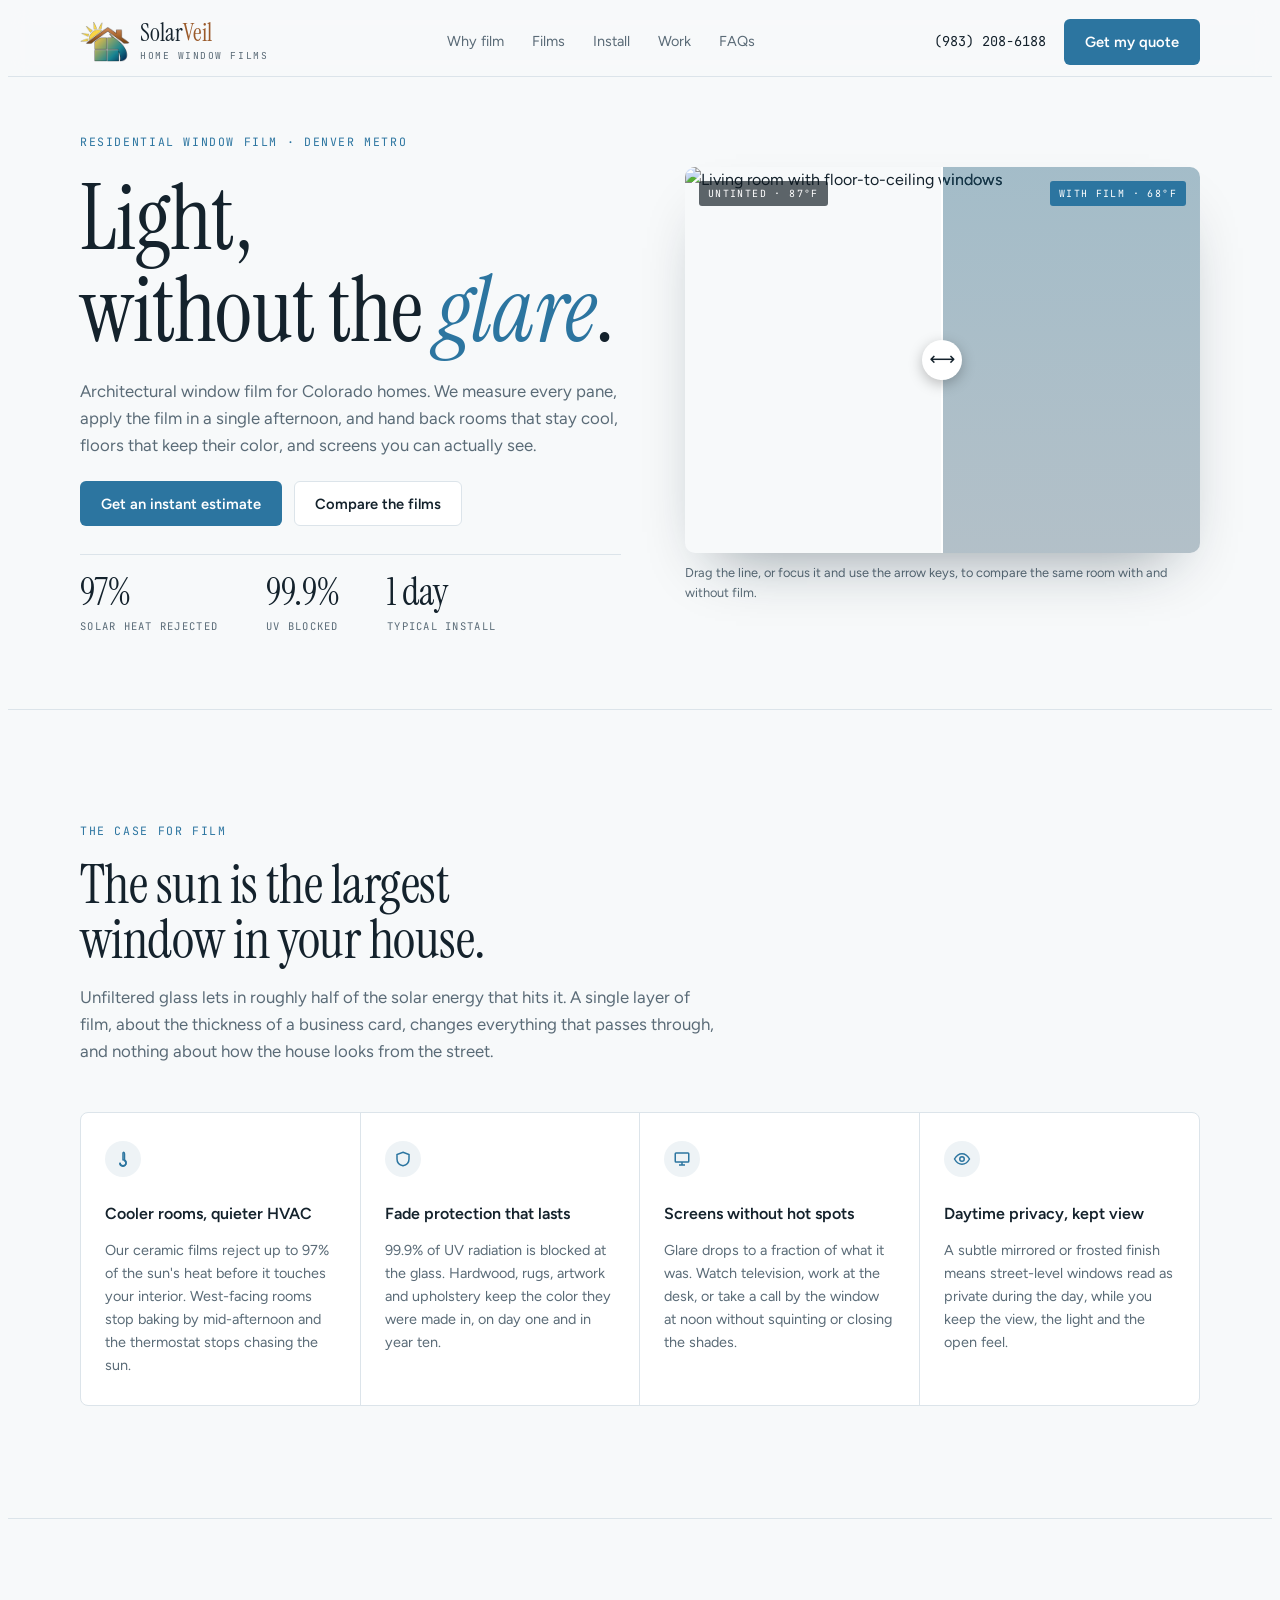
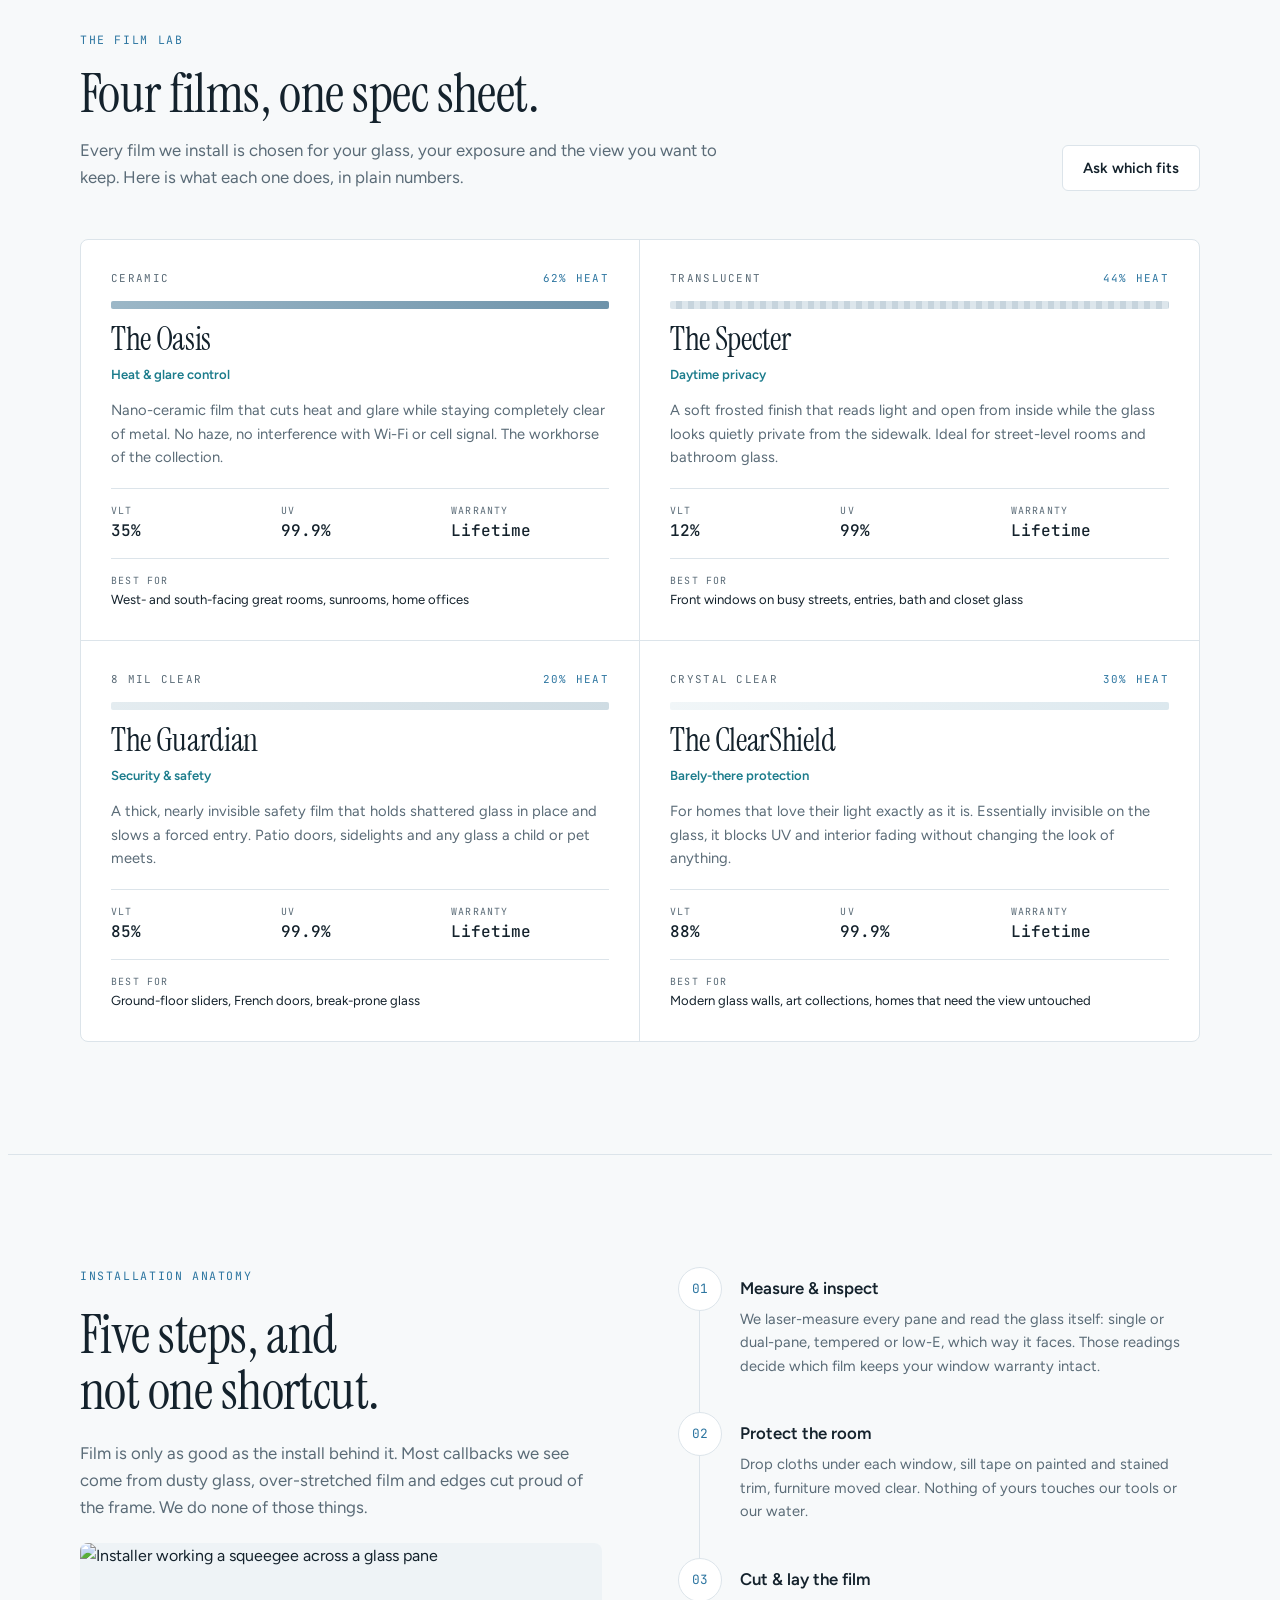
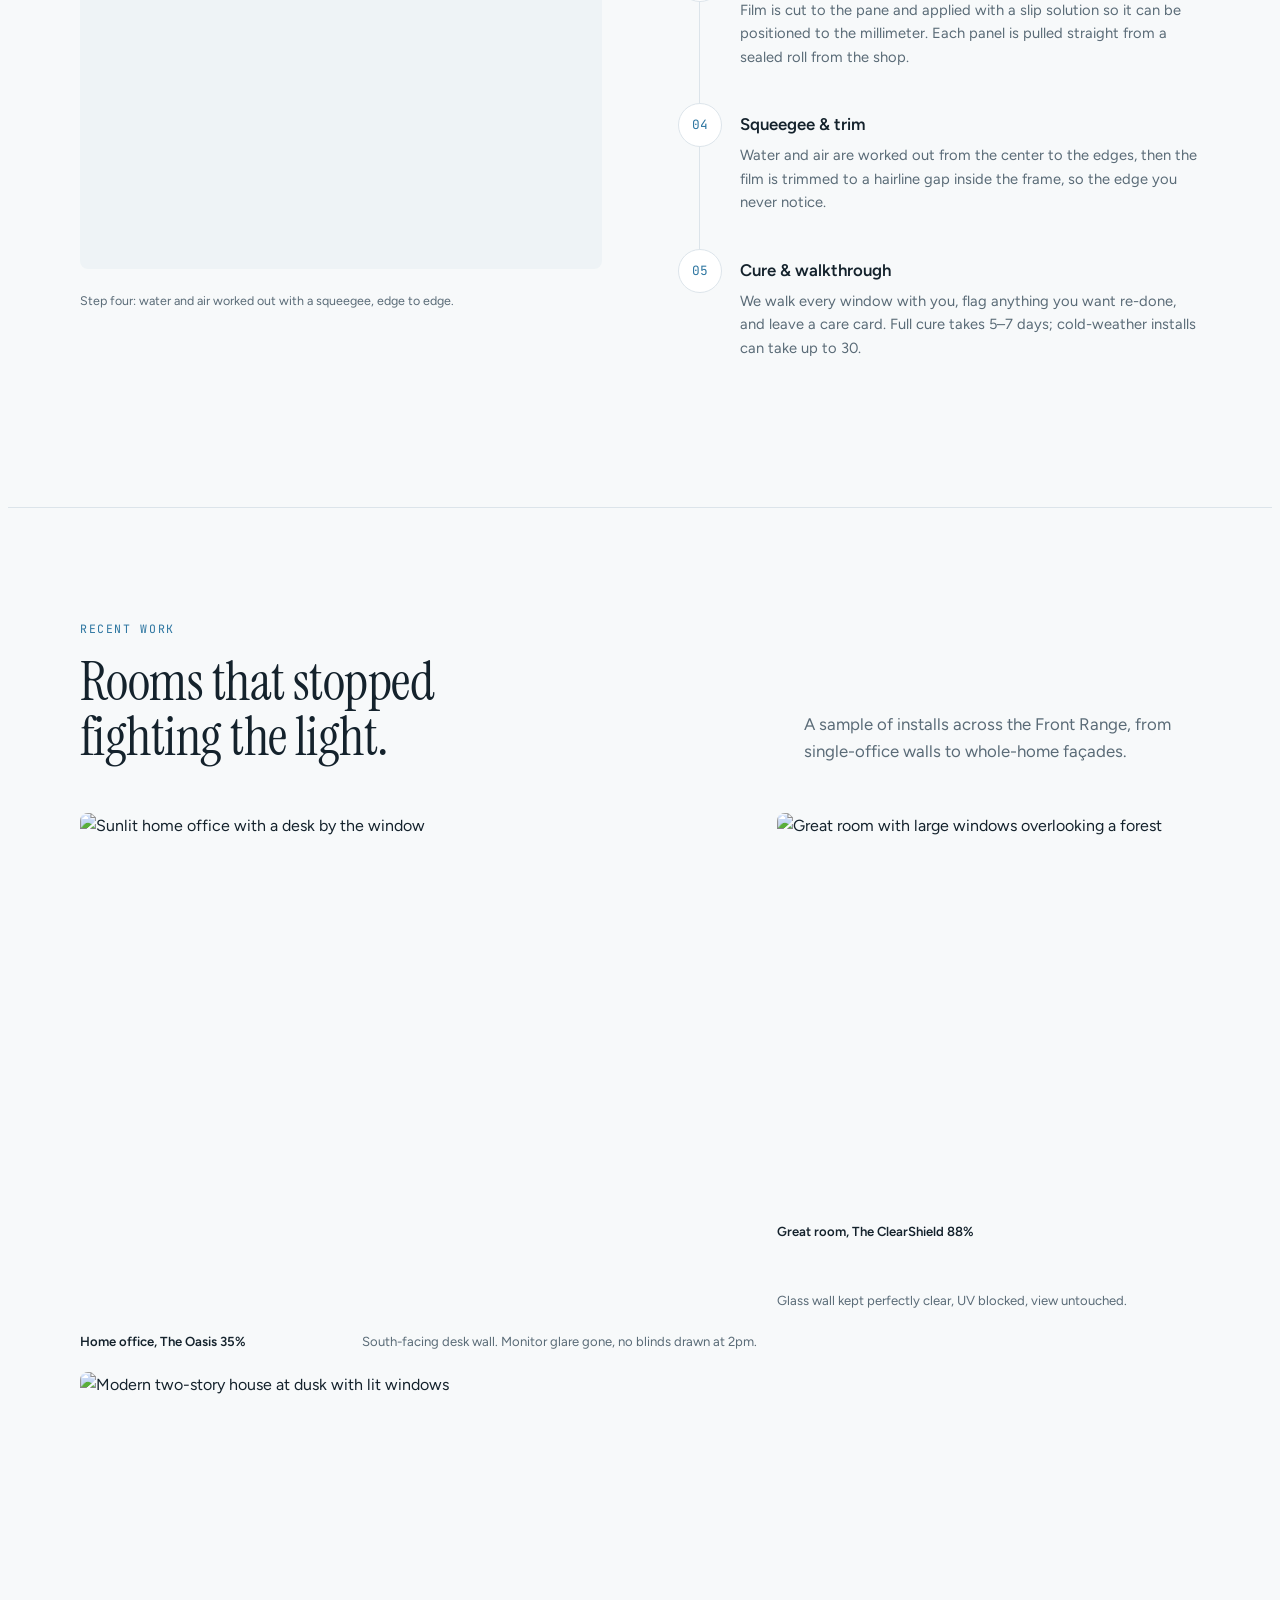
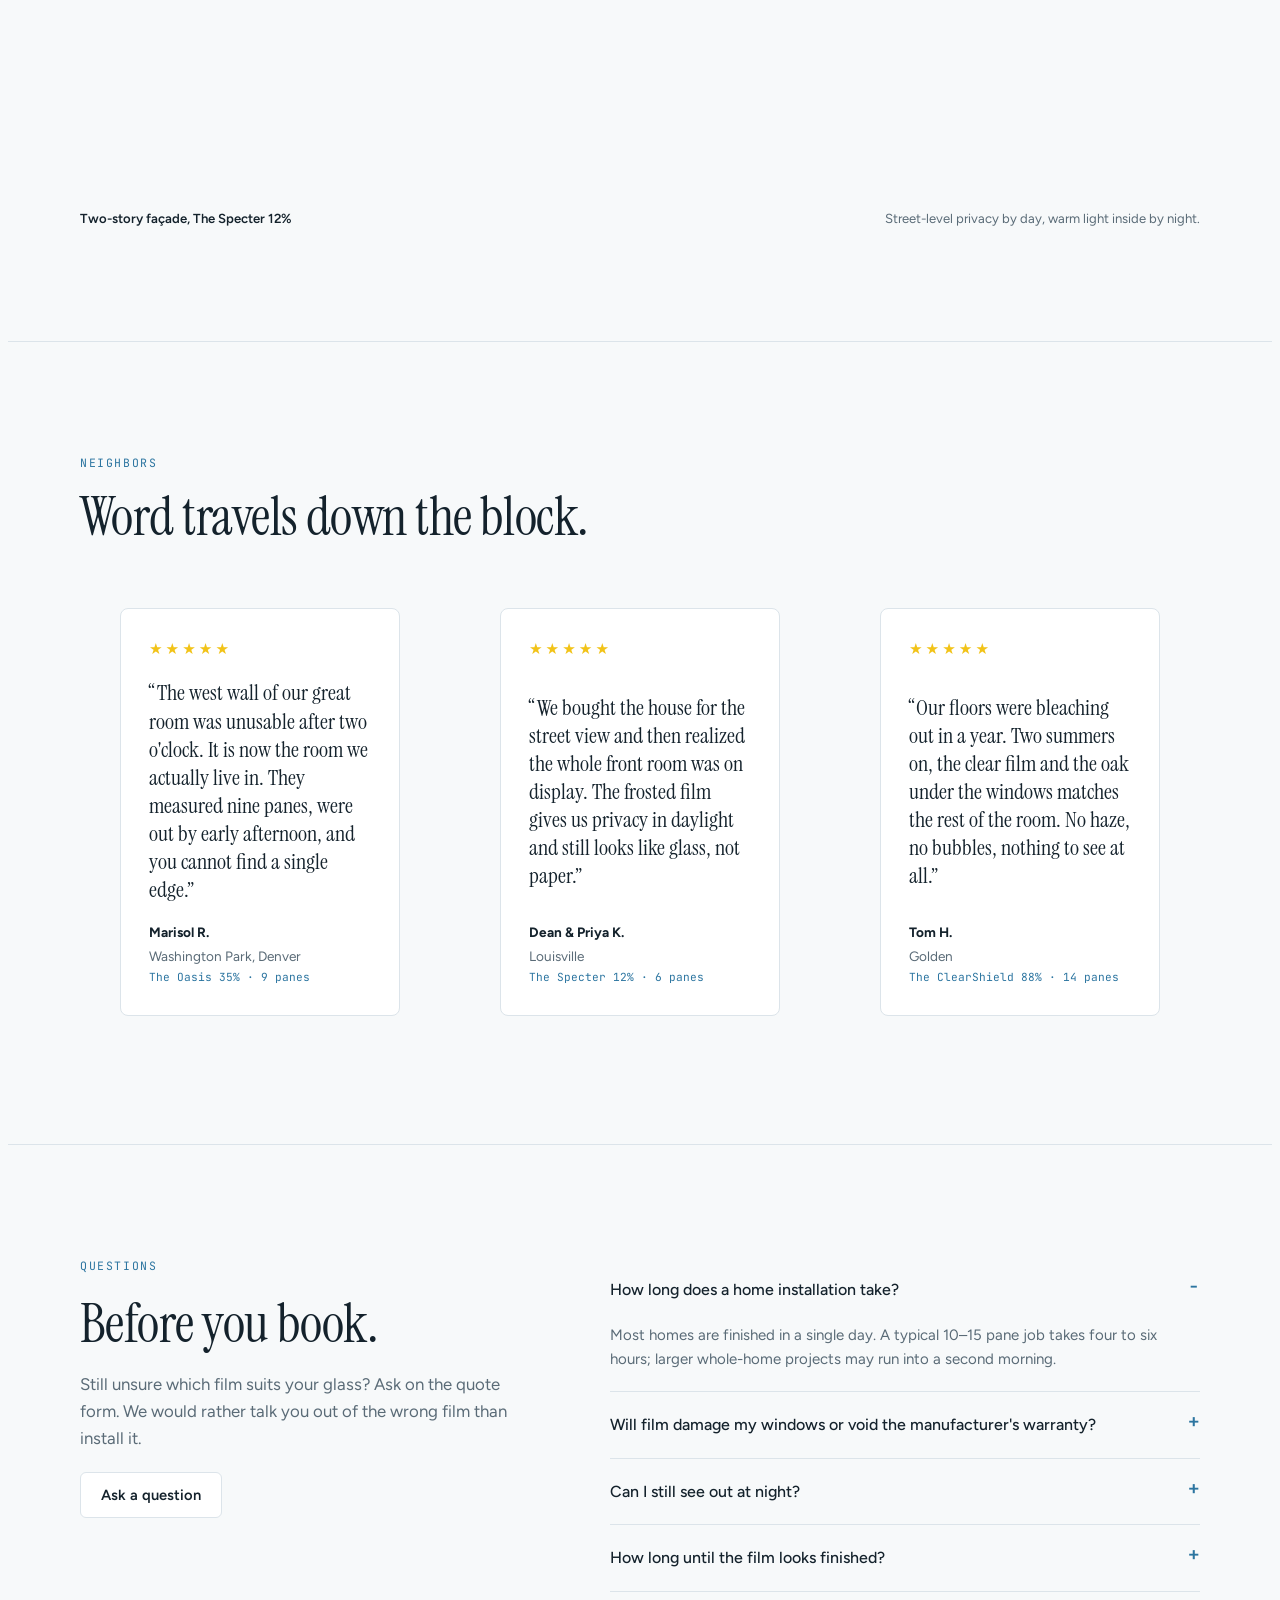
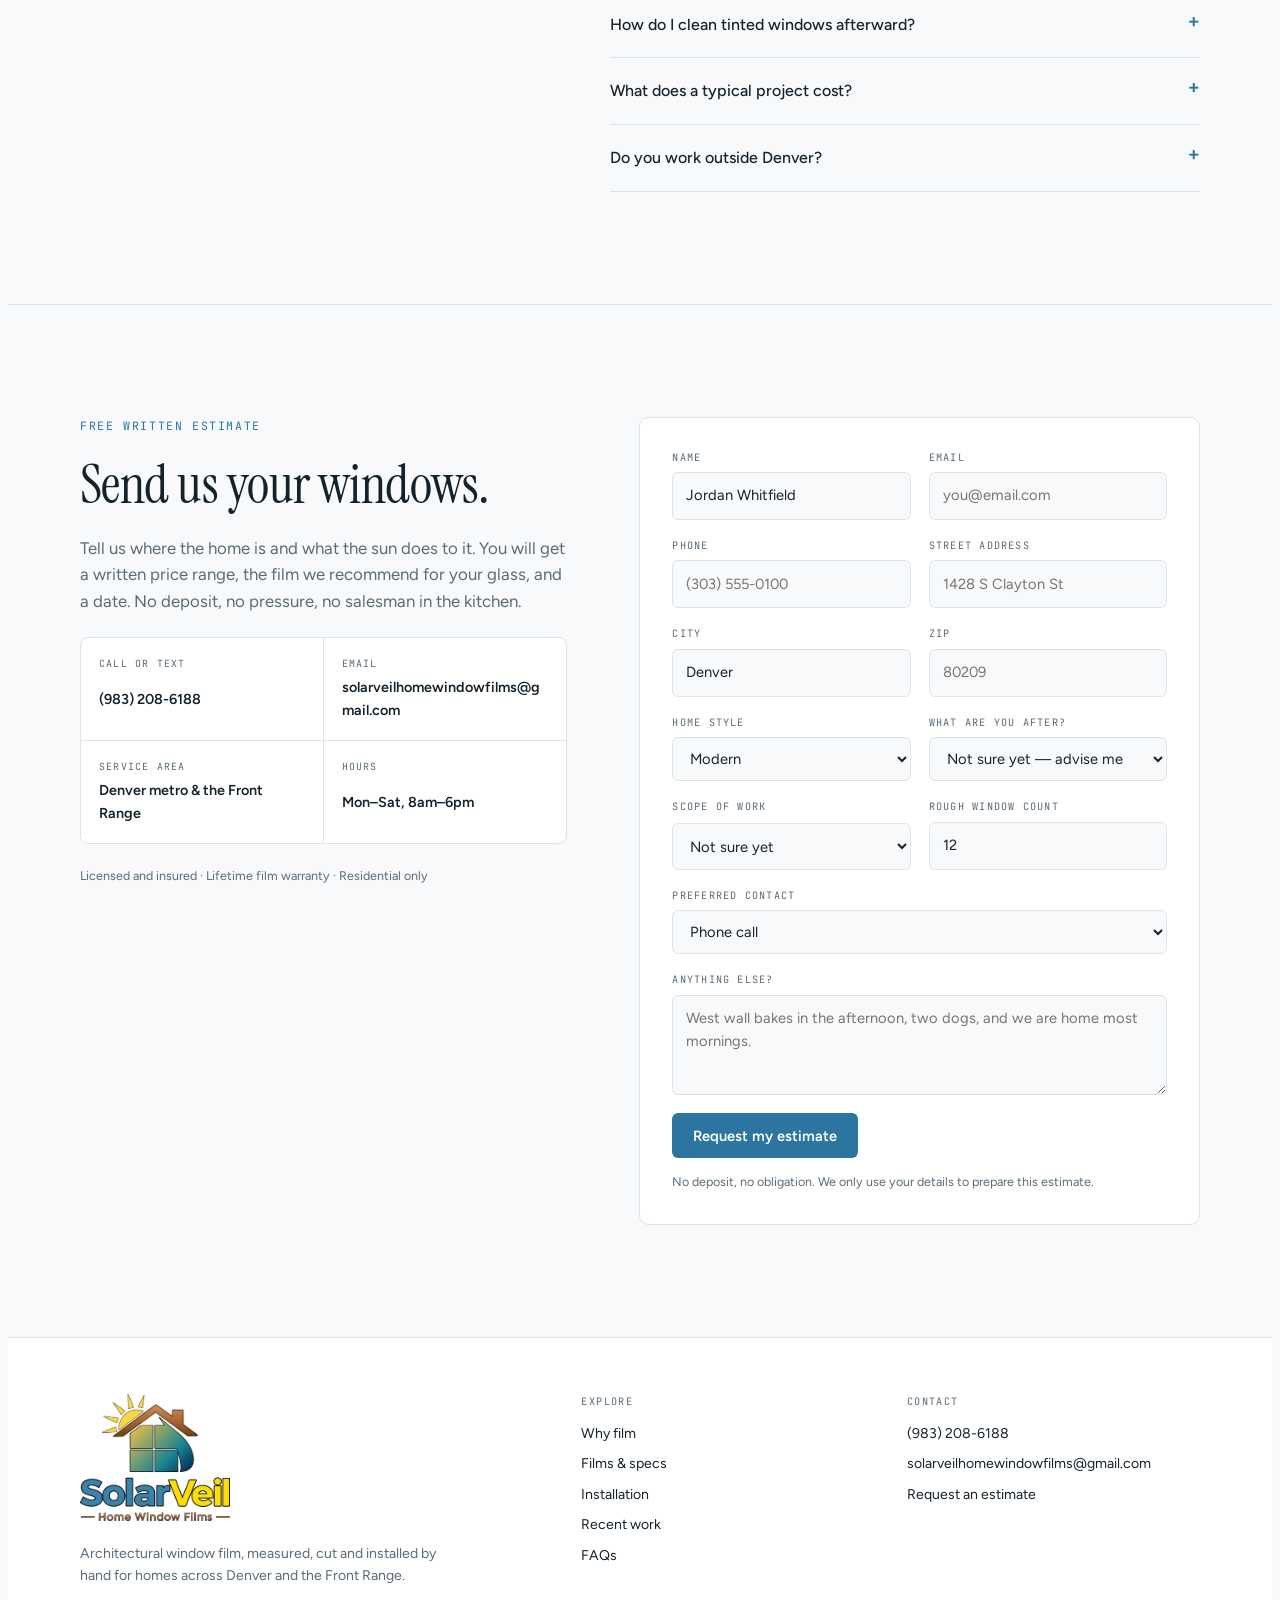
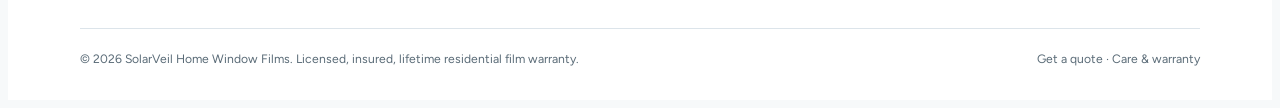
==== commit 76ddc626: "Replace illustrated scenes with real photos Hero before/after, install shot and recent-work tiles no" ====
--- a/index.html
+++ b/index.html
@@ -77,6 +77,8 @@
 /* Before/after slider */
 .ba{position:relative;border-radius:10px;overflow:hidden;aspect-ratio:4/3;max-width:100%;box-shadow:0 30px 60px -30px rgba(10,30,45,.45);user-select:none;touch-action:pan-y}
 .ba .scene{position:absolute;inset:0}
+.ba img.scene,.tile img{width:100%;height:100%;object-fit:cover;display:block}
+.ba img.scene{position:absolute;inset:0}
 .ba .after{clip-path:inset(0 0 0 var(--pos,50%))}
 .ba .after::after{content:"";position:absolute;inset:0;background:linear-gradient(180deg,rgba(28,90,120,.38),rgba(20,60,85,.30))}
 .ba-tag{position:absolute;top:14px;font-family:var(--mono);font-size:.62rem;letter-spacing:.14em;text-transform:uppercase;padding:5px 9px;border-radius:3px;background:rgba(10,20,28,.65);color:#fff;z-index:3}
@@ -198,53 +200,6 @@
 <body>
 
 
-<!-- Reusable illustrated scenes (no external photos allowed) -->
-<svg width="0" height="0" style="position:absolute" aria-hidden="true">
-  <defs>
-    <linearGradient id="sky" x1="0" y1="0" x2="0" y2="1"><stop offset="0" stop-color="#9FCDE8"/><stop offset=".7" stop-color="#F5E3B8"/><stop offset="1" stop-color="#F8D78A"/></linearGradient>
-    <linearGradient id="dusk" x1="0" y1="0" x2="0" y2="1"><stop offset="0" stop-color="#1D3550"/><stop offset=".6" stop-color="#4E6E8E"/><stop offset="1" stop-color="#E8A86A"/></linearGradient>
-    <linearGradient id="floor" x1="0" y1="0" x2="0" y2="1"><stop offset="0" stop-color="#C79A6B"/><stop offset="1" stop-color="#8C6440"/></linearGradient>
-    <linearGradient id="beam" x1="0" y1="0" x2="1" y2="1"><stop offset="0" stop-color="#FFF4C8" stop-opacity=".85"/><stop offset="1" stop-color="#FFF4C8" stop-opacity="0"/></linearGradient>
-    <symbol id="room" viewBox="0 0 800 600">
-      <rect width="800" height="600" fill="#E9E4DC"/>
-      <rect x="60" y="40" width="680" height="380" fill="url(#sky)"/>
-      <path d="M60 300 L170 210 L250 260 L360 160 L470 250 L560 190 L660 260 L740 220 L740 420 L60 420Z" fill="#6E8BA0" opacity=".75"/>
-      <path d="M60 340 L200 280 L320 320 L450 270 L600 320 L740 290 L740 420 L60 420Z" fill="#4C6B5A"/>
-      <circle cx="610" cy="110" r="38" fill="#FFE07A"/>
-      <g stroke="#2B2B2B" stroke-width="10" fill="none"><rect x="60" y="40" width="680" height="380"/><line x1="287" y1="40" x2="287" y2="420"/><line x1="513" y1="40" x2="513" y2="420"/></g>
-      <rect y="420" width="800" height="180" fill="url(#floor)"/>
-      <polygon points="60,420 740,420 800,600 0,600" fill="url(#beam)" opacity=".55"/>
-      <rect x="140" y="440" width="300" height="70" rx="12" fill="#F2EEE8"/><rect x="140" y="400" width="300" height="60" rx="14" fill="#E7E1D8"/>
-      <rect x="160" y="505" width="14" height="30" fill="#3A3A3A"/><rect x="406" y="505" width="14" height="30" fill="#3A3A3A"/>
-      <rect x="500" y="470" width="150" height="16" rx="3" fill="#3B2A1C"/><rect x="520" y="486" width="8" height="50" fill="#3B2A1C"/><rect x="622" y="486" width="8" height="50" fill="#3B2A1C"/>
-      <rect x="260" y="540" width="320" height="40" rx="4" fill="#D5C7B4" opacity=".7"/>
-    </symbol>
-    <symbol id="office" viewBox="0 0 800 600">
-      <rect width="800" height="600" fill="#ECE8E1"/>
-      <rect x="430" y="60" width="320" height="400" fill="url(#sky)"/>
-      <rect x="430" y="300" width="320" height="160" fill="#6F8C6A"/>
-      <circle cx="660" cy="150" r="30" fill="#FFE07A"/>
-      <g stroke="#1E1E1E" stroke-width="8" fill="none"><rect x="430" y="60" width="320" height="400"/><line x1="590" y1="60" x2="590" y2="460"/></g>
-      <rect y="460" width="800" height="140" fill="#B48B62"/>
-      <rect x="80" y="330" width="420" height="22" fill="#5B3D26"/><rect x="100" y="352" width="14" height="130" fill="#3A2718"/><rect x="466" y="352" width="14" height="130" fill="#3A2718"/>
-      <rect x="230" y="240" width="140" height="90" rx="4" fill="#20272D"/><rect x="238" y="248" width="124" height="74" fill="#5D8DB3"/>
-      <rect x="290" y="330" width="20" height="10" fill="#20272D"/>
-      <path d="M560 470 L620 330 L660 330 L620 470Z" fill="#222" opacity=".85"/>
-    </symbol>
-    <symbol id="house" viewBox="0 0 1200 460">
-      <rect width="1200" height="460" fill="url(#dusk)"/>
-      <g fill="#203229"><circle cx="90" cy="300" r="90"/><circle cx="1110" cy="290" r="100"/><circle cx="1010" cy="320" r="70"/></g>
-      <rect x="260" y="150" width="680" height="250" fill="#2A2F33"/>
-      <polygon points="230,160 600,70 970,160" fill="#1A1E21"/>
-      <rect x="560" y="160" width="380" height="18" fill="#C5A27C"/>
-      <g fill="#F6C977"><rect x="300" y="200" width="200" height="150"/><rect x="560" y="200" width="150" height="150"/><rect x="740" y="200" width="160" height="150"/></g>
-      <g fill="#7FA7C4" opacity=".55"><rect x="300" y="200" width="200" height="150"/></g>
-      <g stroke="#1A1E21" stroke-width="6"><line x1="400" y1="200" x2="400" y2="350"/><line x1="635" y1="200" x2="635" y2="350"/><line x1="820" y1="200" x2="820" y2="350"/></g>
-      <rect y="400" width="1200" height="60" fill="#1B2A22"/>
-      <g fill="#FFE39A"><circle cx="330" cy="410" r="4"/><circle cx="560" cy="410" r="4"/><circle cx="790" cy="410" r="4"/></g>
-    </symbol>
-  </defs>
-</svg>
 
 <header class="nav">
   <div class="wrap">
@@ -287,8 +242,8 @@
         <div class="ba" id="ba" style="--pos:50%">
           <span class="ba-tag l">Untinted · 87°F</span>
           <span class="ba-tag r">With film · 68°F</span>
-          <svg class="scene" viewBox="0 0 800 600" preserveAspectRatio="xMidYMid slice"><use href="#room"/></svg>
-          <div class="scene after"><svg class="scene" viewBox="0 0 800 600" preserveAspectRatio="xMidYMid slice"><use href="#room"/></svg></div>
+          <img class="scene" src="https://images.unsplash.com/photo-1721932423849-e9033192b190?auto=format&fit=crop&w=1400&q=75" alt="Living room with floor-to-ceiling windows" decoding="async">
+          <div class="scene after"><img class="scene" src="https://images.unsplash.com/photo-1721932423849-e9033192b190?auto=format&fit=crop&w=1400&q=75" alt="Living room with floor-to-ceiling windows" decoding="async"></div>
           <div class="ba-handle"></div>
           <input id="ba-range" type="range" min="0" max="100" value="50" aria-label="Compare the room with and without film">
         </div>
@@ -366,15 +321,10 @@
         <span class="eyebrow">Installation anatomy</span>
         <h2>Five steps, and not one shortcut.</h2>
         <p class="lede">Film is only as good as the install behind it. Most callbacks we see come from dusty glass, over-stretched film and edges cut proud of the frame. We do none of those things.</p>
-        <div class="tile" style="border-radius:8px;overflow:hidden;aspect-ratio:16/10;background:linear-gradient(135deg,#C9DCE6,#7FA4BB)">
-          <svg viewBox="0 0 400 250" width="100%" height="100%" aria-hidden="true">
-            <rect x="40" y="20" width="320" height="210" fill="#E8F1F6" stroke="#2E3A42" stroke-width="6"/>
-            <path d="M40 20 L250 20 L180 230 L40 230Z" fill="#7FA9C4" opacity=".55"/>
-            <rect x="160" y="110" width="150" height="26" rx="4" fill="#2E3A42" transform="rotate(-28 235 123)"/>
-            <rect x="140" y="128" width="40" height="34" rx="3" fill="#F2C318" transform="rotate(-28 160 145)"/>
-          </svg>
-        </div>
-        <p class="fine">Step four: squeegee out water and air, edge to edge.</p>
+        <div class="tile" style="border-radius:8px;overflow:hidden;aspect-ratio:16/10;background:var(--sunk)">
+          <img src="https://images.unsplash.com/photo-1746905205773-3ea50c8cd808?auto=format&fit=crop&w=1000&q=75" alt="Installer working a squeegee across a glass pane" loading="lazy" decoding="async">
+        </div>
+        <p class="fine">Step four: water and air worked out with a squeegee, edge to edge.</p>
       </div>
       <ol class="steps">
         <li class="step"><span class="n">01</span><div><h4>Measure &amp; inspect</h4><p>We laser-measure every pane and read the glass itself: single or dual-pane, tempered or low-E, which way it faces. Those readings decide which film keeps your window warranty intact.</p></div></li>
@@ -393,11 +343,11 @@
         <p class="lede" style="max-width:36ch">A sample of installs across the Front Range, from single-office walls to whole-home façades.</p>
       </div>
       <div class="work">
-        <figure><div class="tile"><svg viewBox="0 0 800 600" preserveAspectRatio="xMidYMid slice"><use href="#office"/></svg></div>
+        <figure><div class="tile"><img src="https://images.unsplash.com/photo-1613575831056-0acd5da8f085?auto=format&fit=crop&w=1400&q=75" alt="Sunlit home office with a desk by the window" loading="lazy" decoding="async"></div>
           <figcaption><b>Home office, The Oasis 35%</b><span>South-facing desk wall. Monitor glare gone, no blinds drawn at 2pm.</span></figcaption></figure>
-        <figure><div class="tile"><svg viewBox="0 0 800 600" preserveAspectRatio="xMidYMid slice"><use href="#room"/></svg></div>
+        <figure><div class="tile"><img src="https://images.unsplash.com/photo-1763338997133-8044829329fa?auto=format&fit=crop&w=1000&q=75" alt="Great room with large windows overlooking a forest" loading="lazy" decoding="async"></div>
           <figcaption><b>Great room, The ClearShield 88%</b><span>Glass wall kept perfectly clear, UV blocked, view untouched.</span></figcaption></figure>
-        <figure class="wide"><div class="tile"><svg viewBox="0 0 1200 460" preserveAspectRatio="xMidYMid slice"><use href="#house"/></svg></div>
+        <figure class="wide"><div class="tile"><img src="https://images.unsplash.com/photo-1748063578185-3d68121b11ff?auto=format&fit=crop&w=2000&q=75" alt="Modern two-story house at dusk with lit windows" loading="lazy" decoding="async"></div>
           <figcaption><b>Two-story façade, The Specter 12%</b><span>Street-level privacy by day, warm light inside by night.</span></figcaption></figure>
       </div>
     </div>
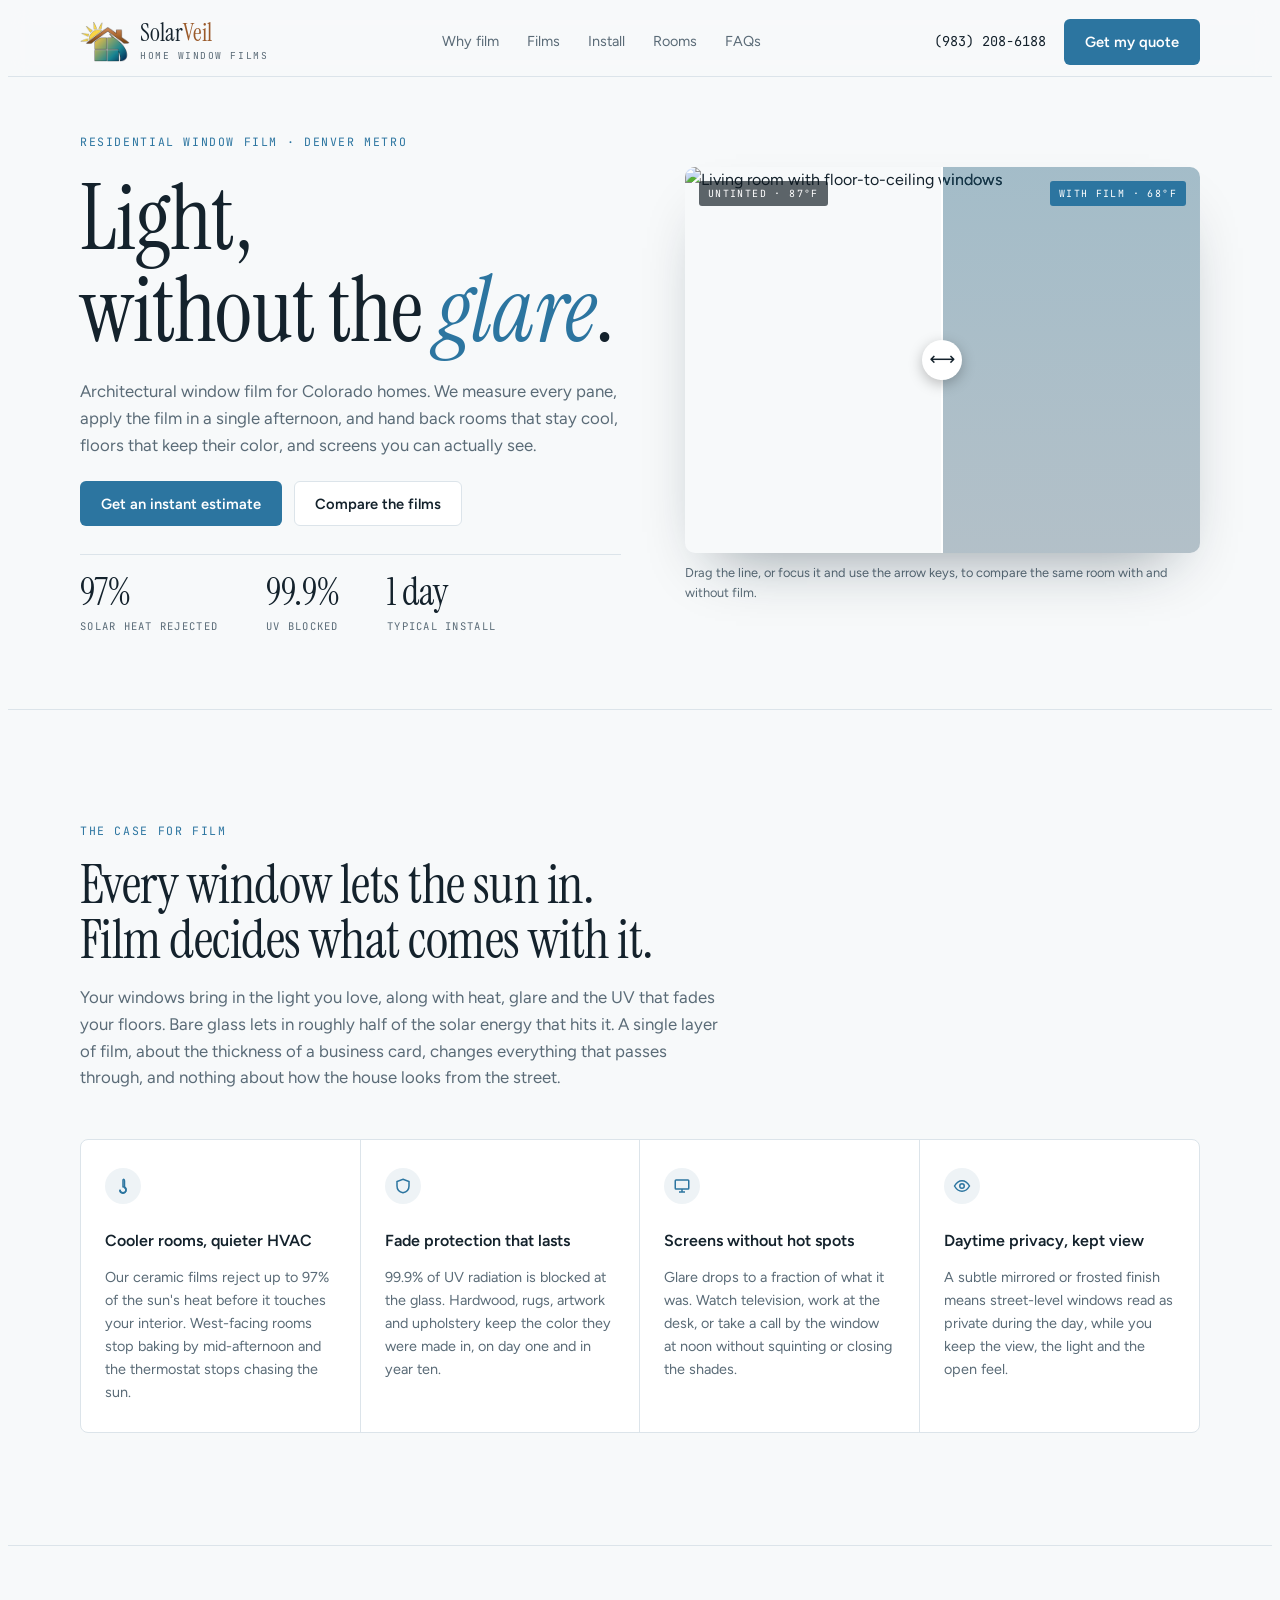
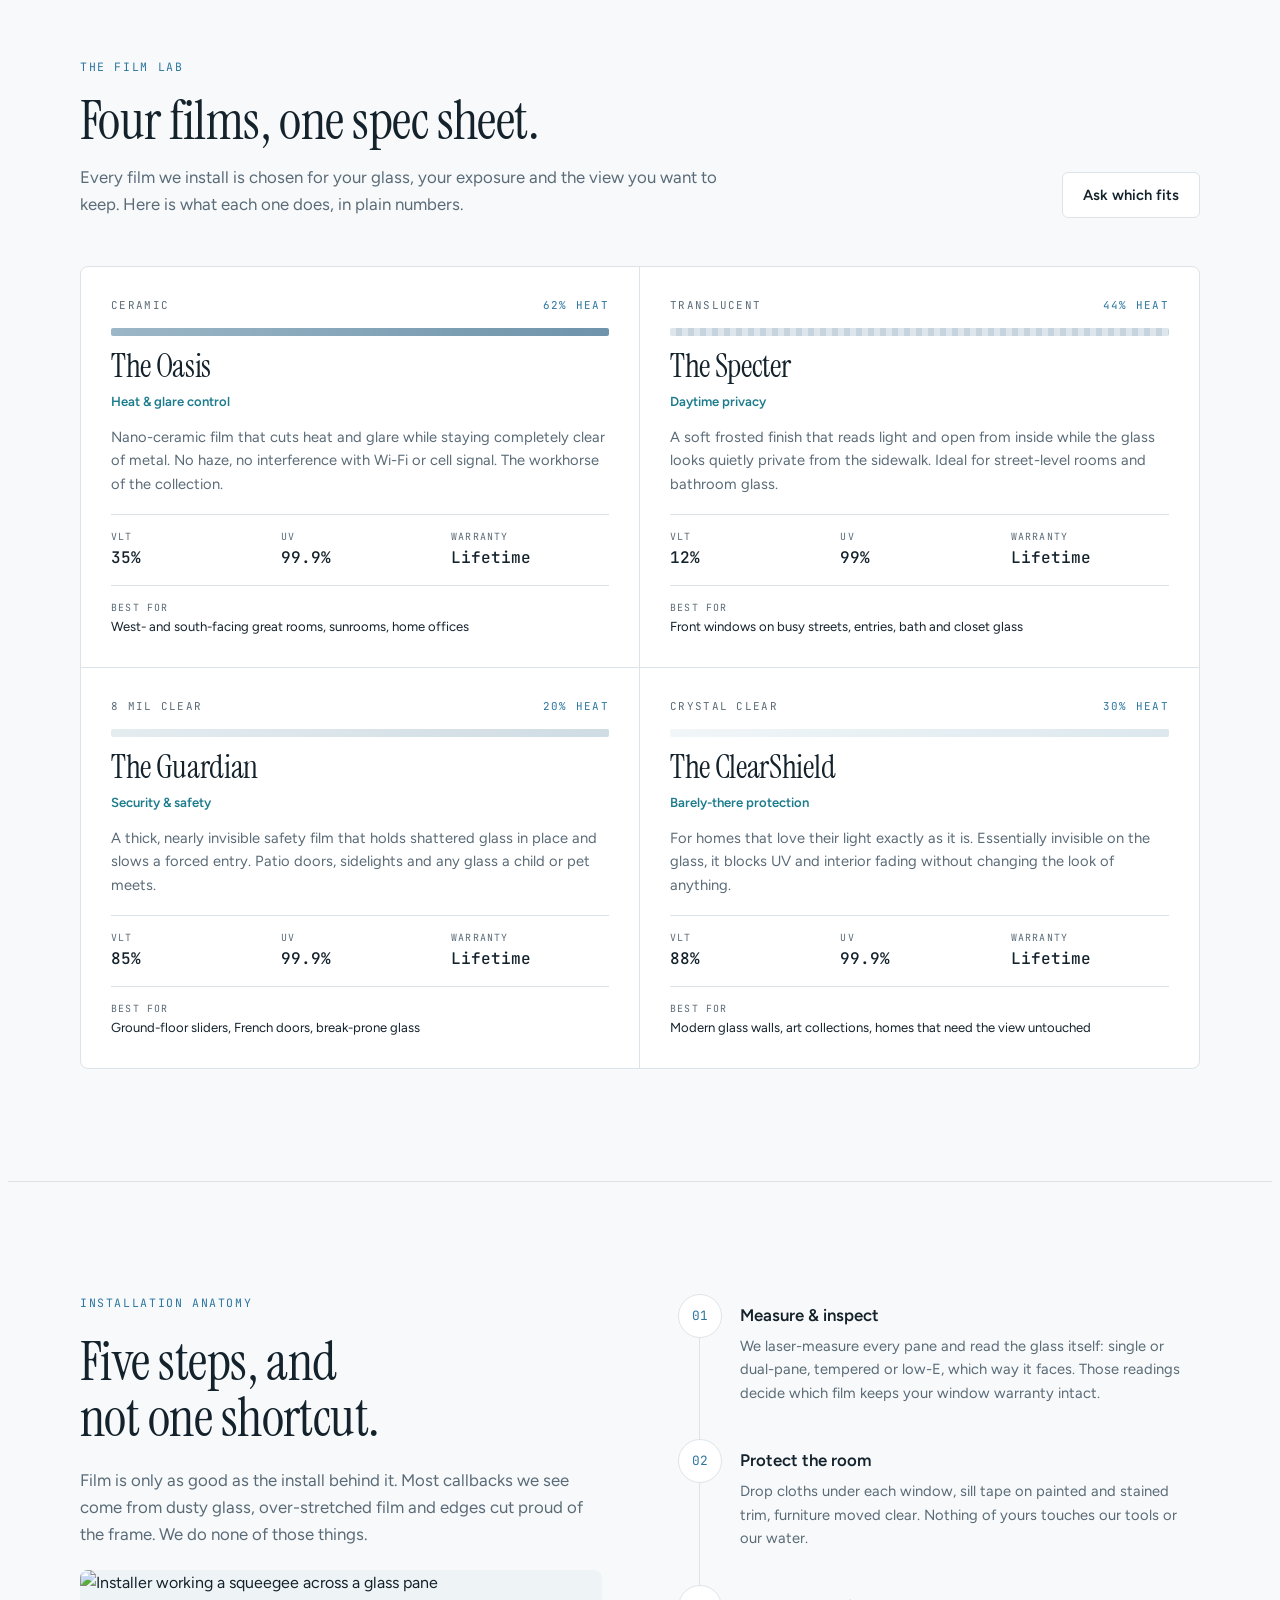
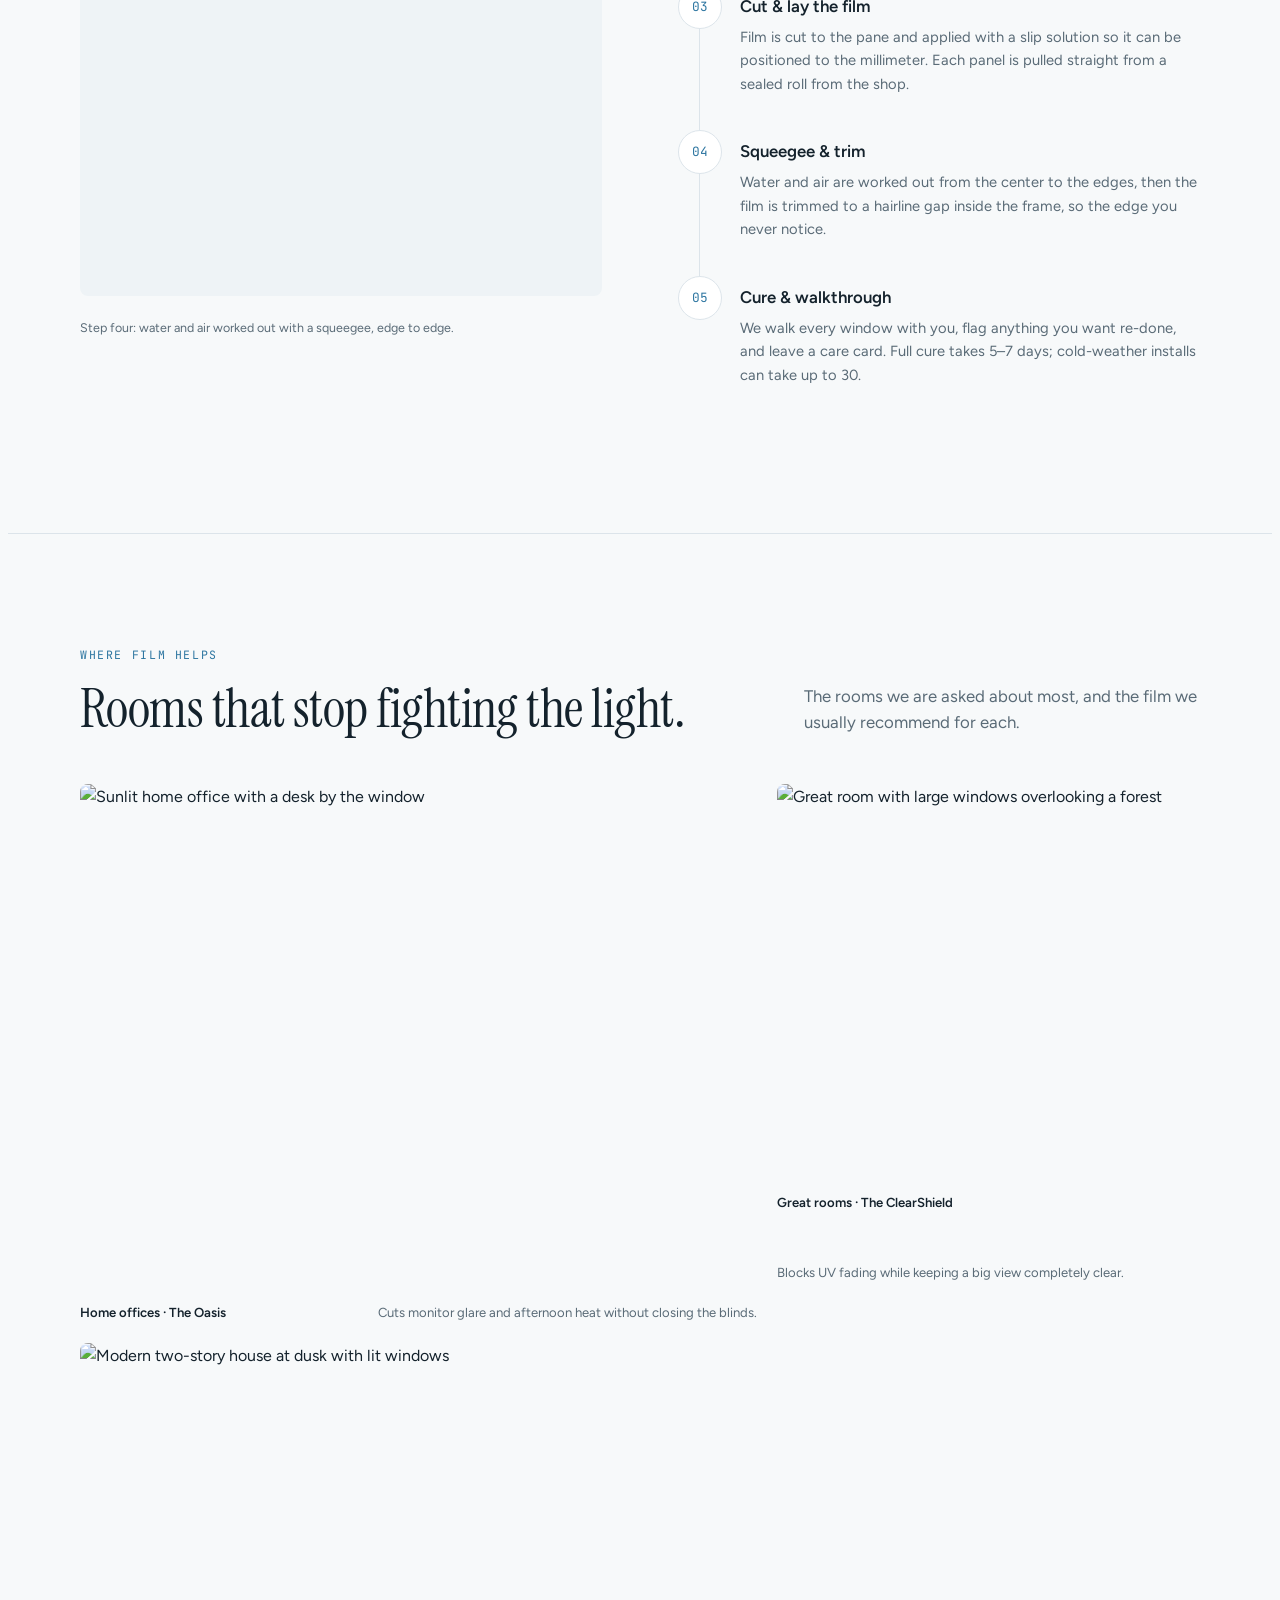
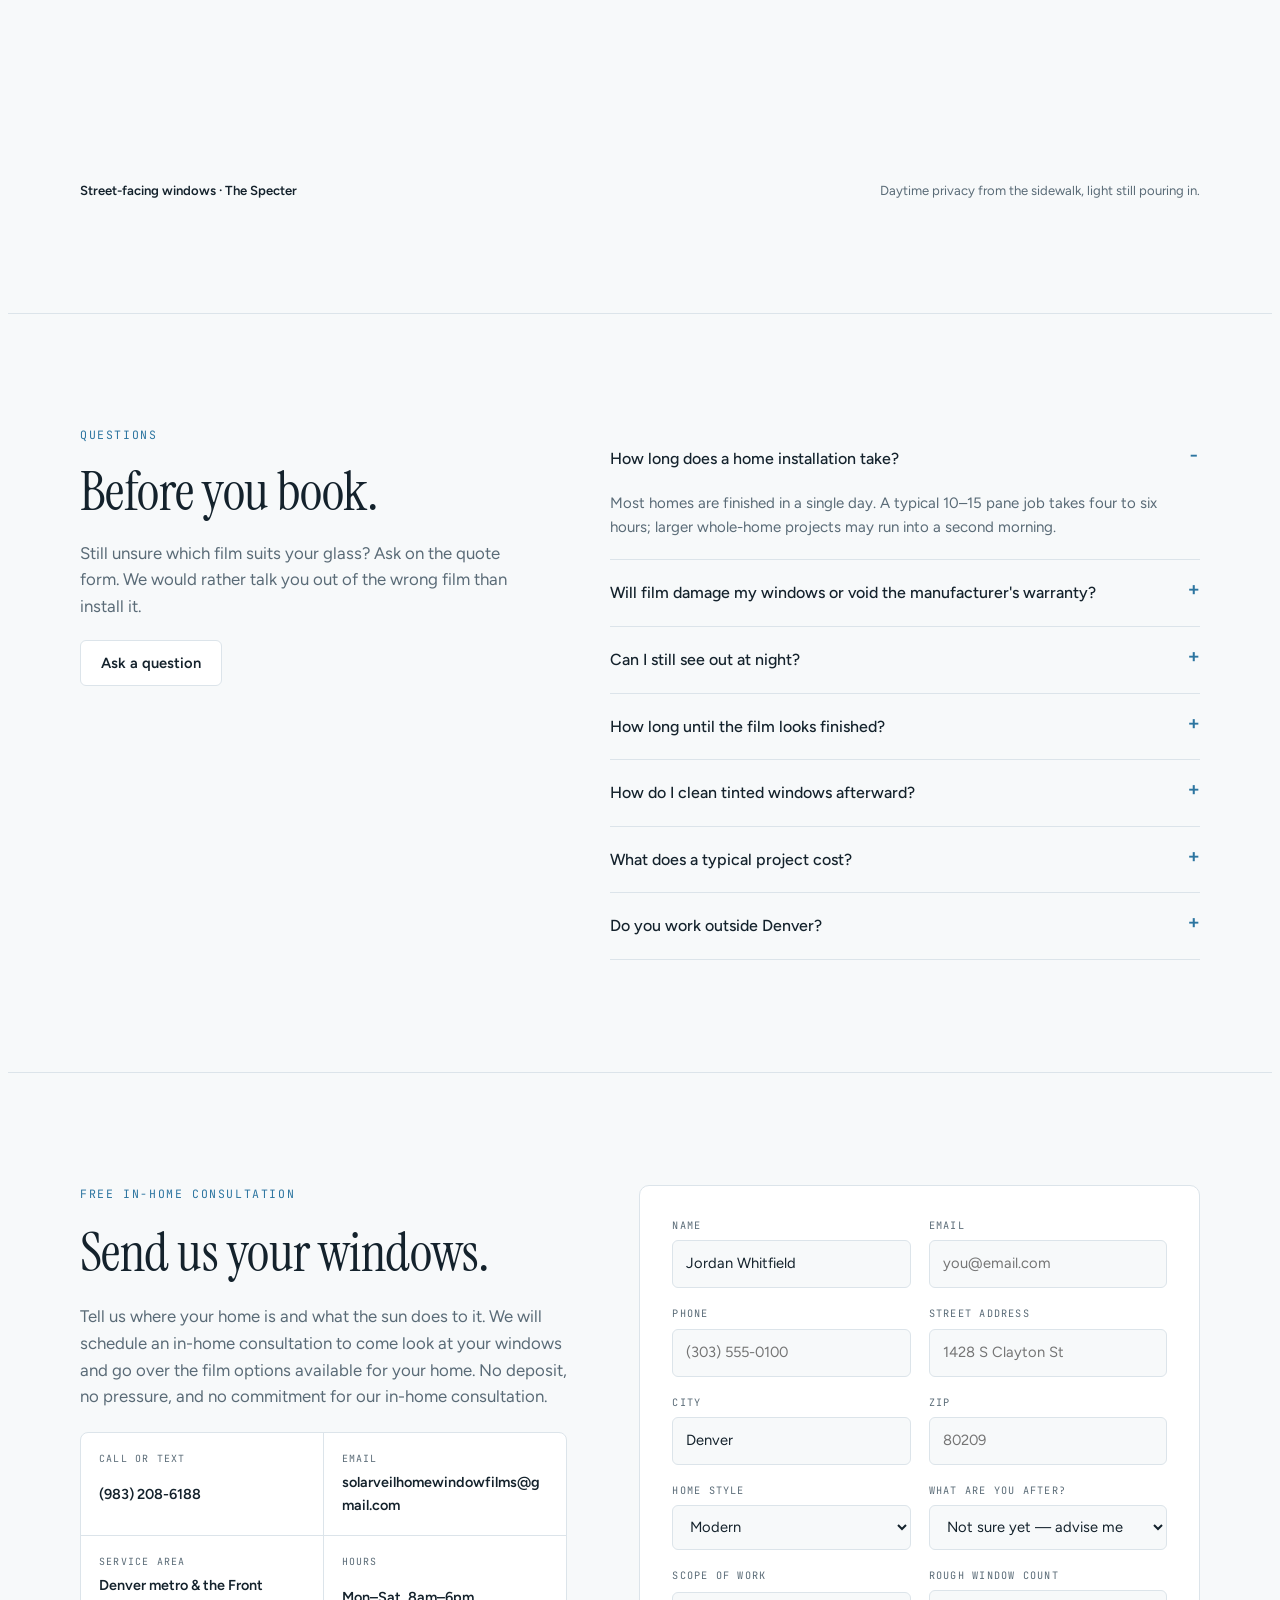
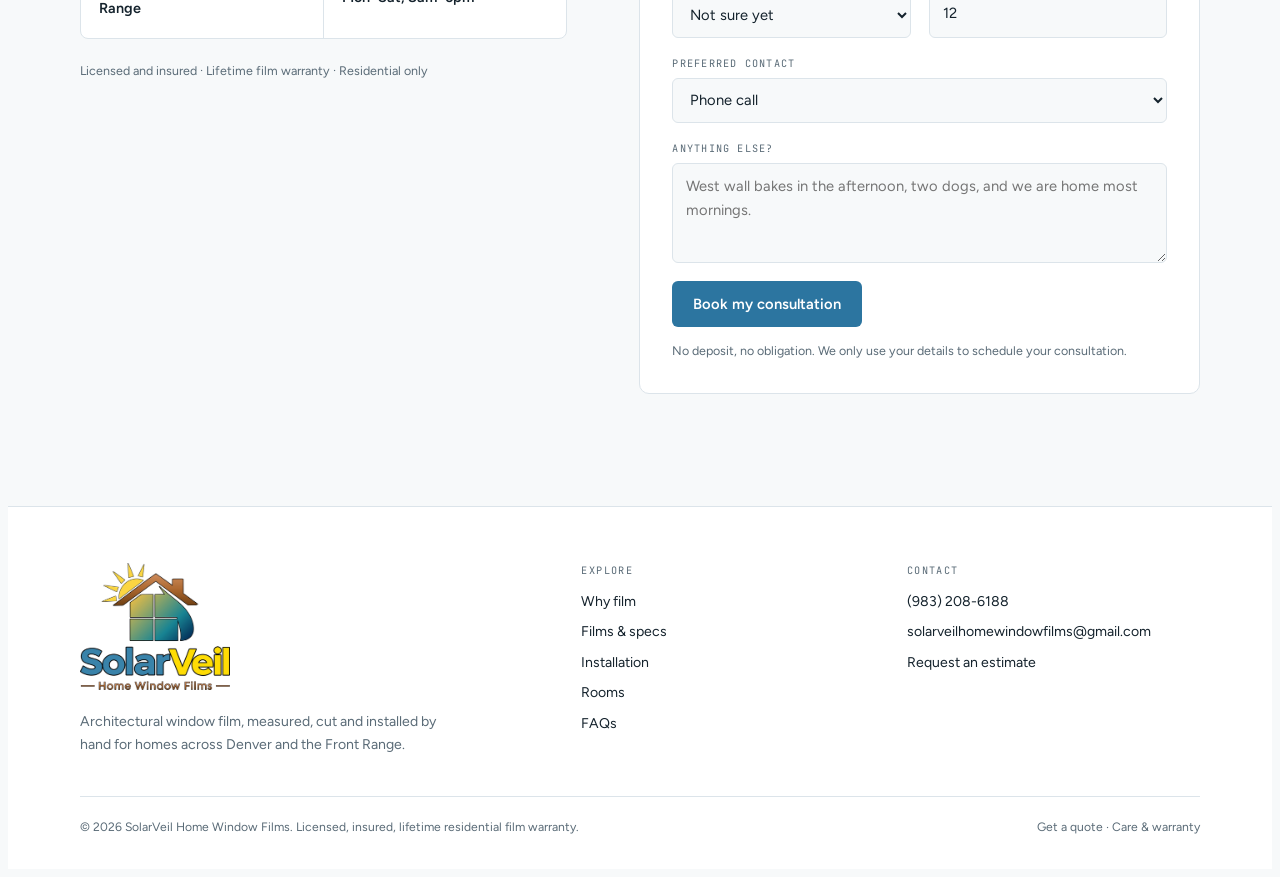
==== commit 7862b9b4: "Update copy: case-for-film headline, in-home consultation section - Replace 'The sun is the largest " ====
--- a/index.html
+++ b/index.html
@@ -211,7 +211,7 @@
       <li><a href="#why">Why film</a></li>
       <li><a href="#films">Films</a></li>
       <li><a href="#install">Install</a></li>
-      <li><a href="#work">Work</a></li>
+      <li><a href="#work">Rooms</a></li>
       <li><a href="#faq">FAQs</a></li>
     </ul>
     <div class="nav-right">
@@ -256,8 +256,8 @@
     <div class="wrap">
       <div class="sec-head"><div>
         <span class="eyebrow">The case for film</span>
-        <h2>The sun is the largest window in your house.</h2>
-        <p class="lede">Unfiltered glass lets in roughly half of the solar energy that hits it. A single layer of film, about the thickness of a business card, changes everything that passes through, and nothing about how the house looks from the street.</p>
+        <h2>Every window lets the sun in. Film decides what comes with it.</h2>
+        <p class="lede">Your windows bring in the light you love, along with heat, glare and the UV that fades your floors. Bare glass lets in roughly half of the solar energy that hits it. A single layer of film, about the thickness of a business card, changes everything that passes through, and nothing about how the house looks from the street.</p>
       </div></div>
       <div class="case-grid">
         <div class="case"><div class="ico"><svg width="18" height="18" viewBox="0 0 24 24" fill="none" stroke="currentColor" stroke-width="2"><path d="M12 3v10a4 4 0 1 1-4 4"/><path d="M12 3a2 2 0 0 1 2 2v9a4 4 0 1 1-6 3"/></svg></div><h4>Cooler rooms, quieter HVAC</h4><p>Our ceramic films reject up to 97% of the sun's heat before it touches your interior. West-facing rooms stop baking by mid-afternoon and the thermostat stops chasing the sun.</p></div>
@@ -339,36 +339,20 @@
   <section id="work">
     <div class="wrap">
       <div class="sec-head">
-        <div><span class="eyebrow">Recent work</span><h2>Rooms that stopped fighting the light.</h2></div>
-        <p class="lede" style="max-width:36ch">A sample of installs across the Front Range, from single-office walls to whole-home façades.</p>
+        <div><span class="eyebrow">Where film helps</span><h2>Rooms that stop fighting the light.</h2></div>
+        <p class="lede" style="max-width:36ch">The rooms we are asked about most, and the film we usually recommend for each.</p>
       </div>
       <div class="work">
         <figure><div class="tile"><img src="https://images.unsplash.com/photo-1613575831056-0acd5da8f085?auto=format&fit=crop&w=1400&q=75" alt="Sunlit home office with a desk by the window" loading="lazy" decoding="async"></div>
-          <figcaption><b>Home office, The Oasis 35%</b><span>South-facing desk wall. Monitor glare gone, no blinds drawn at 2pm.</span></figcaption></figure>
+          <figcaption><b>Home offices · The Oasis</b><span>Cuts monitor glare and afternoon heat without closing the blinds.</span></figcaption></figure>
         <figure><div class="tile"><img src="https://images.unsplash.com/photo-1763338997133-8044829329fa?auto=format&fit=crop&w=1000&q=75" alt="Great room with large windows overlooking a forest" loading="lazy" decoding="async"></div>
-          <figcaption><b>Great room, The ClearShield 88%</b><span>Glass wall kept perfectly clear, UV blocked, view untouched.</span></figcaption></figure>
+          <figcaption><b>Great rooms · The ClearShield</b><span>Blocks UV fading while keeping a big view completely clear.</span></figcaption></figure>
         <figure class="wide"><div class="tile"><img src="https://images.unsplash.com/photo-1748063578185-3d68121b11ff?auto=format&fit=crop&w=2000&q=75" alt="Modern two-story house at dusk with lit windows" loading="lazy" decoding="async"></div>
-          <figcaption><b>Two-story façade, The Specter 12%</b><span>Street-level privacy by day, warm light inside by night.</span></figcaption></figure>
-      </div>
-    </div>
-  </section>
-
-  <section>
-    <div class="wrap">
-      <div class="sec-head"><div><span class="eyebrow">Neighbors</span><h2>Word travels down the block.</h2></div></div>
-      <div class="reviews">
-        <figure class="review"><div class="stars" aria-label="5 out of 5">★★★★★</div>
-          <blockquote>“The west wall of our great room was unusable after two o'clock. It is now the room we actually live in. They measured nine panes, were out by early afternoon, and you cannot find a single edge.”</blockquote>
-          <figcaption class="who"><b>Marisol R.</b><span>Washington Park, Denver</span><em>The Oasis 35% · 9 panes</em></figcaption></figure>
-        <figure class="review"><div class="stars" aria-label="5 out of 5">★★★★★</div>
-          <blockquote>“We bought the house for the street view and then realized the whole front room was on display. The frosted film gives us privacy in daylight and still looks like glass, not paper.”</blockquote>
-          <figcaption class="who"><b>Dean &amp; Priya K.</b><span>Louisville</span><em>The Specter 12% · 6 panes</em></figcaption></figure>
-        <figure class="review"><div class="stars" aria-label="5 out of 5">★★★★★</div>
-          <blockquote>“Our floors were bleaching out in a year. Two summers on, the clear film and the oak under the windows matches the rest of the room. No haze, no bubbles, nothing to see at all.”</blockquote>
-          <figcaption class="who"><b>Tom H.</b><span>Golden</span><em>The ClearShield 88% · 14 panes</em></figcaption></figure>
-      </div>
-    </div>
-  </section>
+          <figcaption><b>Street-facing windows · The Specter</b><span>Daytime privacy from the sidewalk, light still pouring in.</span></figcaption></figure>
+      </div>
+    </div>
+  </section>
+
 
   <section id="faq">
     <div class="wrap faq">
@@ -393,9 +377,9 @@
   <section id="quote">
     <div class="wrap quote">
       <div class="quote-left">
-        <span class="eyebrow">Free written estimate</span>
+        <span class="eyebrow">Free in-home consultation</span>
         <h2>Send us your windows.</h2>
-        <p class="lede">Tell us where the home is and what the sun does to it. You will get a written price range, the film we recommend for your glass, and a date. No deposit, no pressure, no salesman in the kitchen.</p>
+        <p class="lede">Tell us where your home is and what the sun does to it. We will schedule an in-home consultation to come look at your windows and go over the film options available for your home. No deposit, no pressure, and no commitment for our in-home consultation.</p>
         <div class="contact">
           <div><span>Call or text</span><b>(983) 208-6188</b></div>
           <div><span>Email</span><b>solarveilhomewindowfilms@gmail.com</b></div>
@@ -417,7 +401,7 @@
         <div class="f"><label for="q-count">Rough window count</label><input id="q-count" name="Window count" type="number" min="1" value="12"></div>
         <div class="f full"><label for="q-contact">Preferred contact</label><select id="q-contact" name="Preferred contact"><option>Phone call</option><option>Text</option><option>Email</option></select></div>
         <div class="f full"><label for="q-notes">Anything else?</label><textarea id="q-notes" name="Notes" placeholder="West wall bakes in the afternoon, two dogs, and we are home most mornings."></textarea></div>
-        <div class="form-foot"><button class="btn btn-primary" type="submit">Request my estimate</button><span class="fine">No deposit, no obligation. We only use your details to prepare this estimate.</span></div>
+        <div class="form-foot"><button class="btn btn-primary" type="submit">Book my consultation</button><span class="fine">No deposit, no obligation. We only use your details to schedule your consultation.</span></div>
         <div class="ok" id="q-ok" hidden></div>
       </form>
     </div>
@@ -428,7 +412,7 @@
   <div class="wrap">
     <div class="foot">
       <div><img src="[data-uri]" alt="SolarVeil Home Window Films"><p>Architectural window film, measured, cut and installed by hand for homes across Denver and the Front Range.</p></div>
-      <div><h5>Explore</h5><ul><li><a href="#why">Why film</a></li><li><a href="#films">Films &amp; specs</a></li><li><a href="#install">Installation</a></li><li><a href="#work">Recent work</a></li><li><a href="#faq">FAQs</a></li></ul></div>
+      <div><h5>Explore</h5><ul><li><a href="#why">Why film</a></li><li><a href="#films">Films &amp; specs</a></li><li><a href="#install">Installation</a></li><li><a href="#work">Rooms</a></li><li><a href="#faq">FAQs</a></li></ul></div>
       <div><h5>Contact</h5><ul><li>(983) 208-6188</li><li style="overflow-wrap:anywhere">solarveilhomewindowfilms@gmail.com</li><li><a href="#quote">Request an estimate</a></li></ul></div>
     </div>
     <div class="legal"><span>© 2026 SolarVeil Home Window Films. Licensed, insured, lifetime residential film warranty.</span><span>Get a quote · Care &amp; warranty</span></div>
@@ -452,9 +436,9 @@
     f.querySelectorAll('[name]').forEach(function(el){data[el.name]=el.value;});
     var btn=f.querySelector('button[type=submit]');btn.disabled=true;btn.textContent='Sending…';
     fetch(ENDPOINT,{method:'POST',headers:{'Content-Type':'application/json','Accept':'application/json'},body:JSON.stringify(data)})
-      .then(function(res){if(!res.ok)throw 0;ok.hidden=false;ok.textContent='Thanks, '+first+'. Your request is in. We reply within one business day.';f.reset();})
+      .then(function(res){if(!res.ok)throw 0;ok.hidden=false;ok.textContent='Thanks, '+first+'. Your request is in. We will be in touch within one business day to schedule your consultation.';f.reset();})
       .catch(function(){ok.hidden=false;ok.textContent='Your request could not be sent. Please call or text (983) 208-6188, or email solarveilhomewindowfilms@gmail.com.';})
-      .finally(function(){btn.disabled=false;btn.textContent='Request my estimate';});
+      .finally(function(){btn.disabled=false;btn.textContent='Book my consultation';});
   });
 })();
 </script>
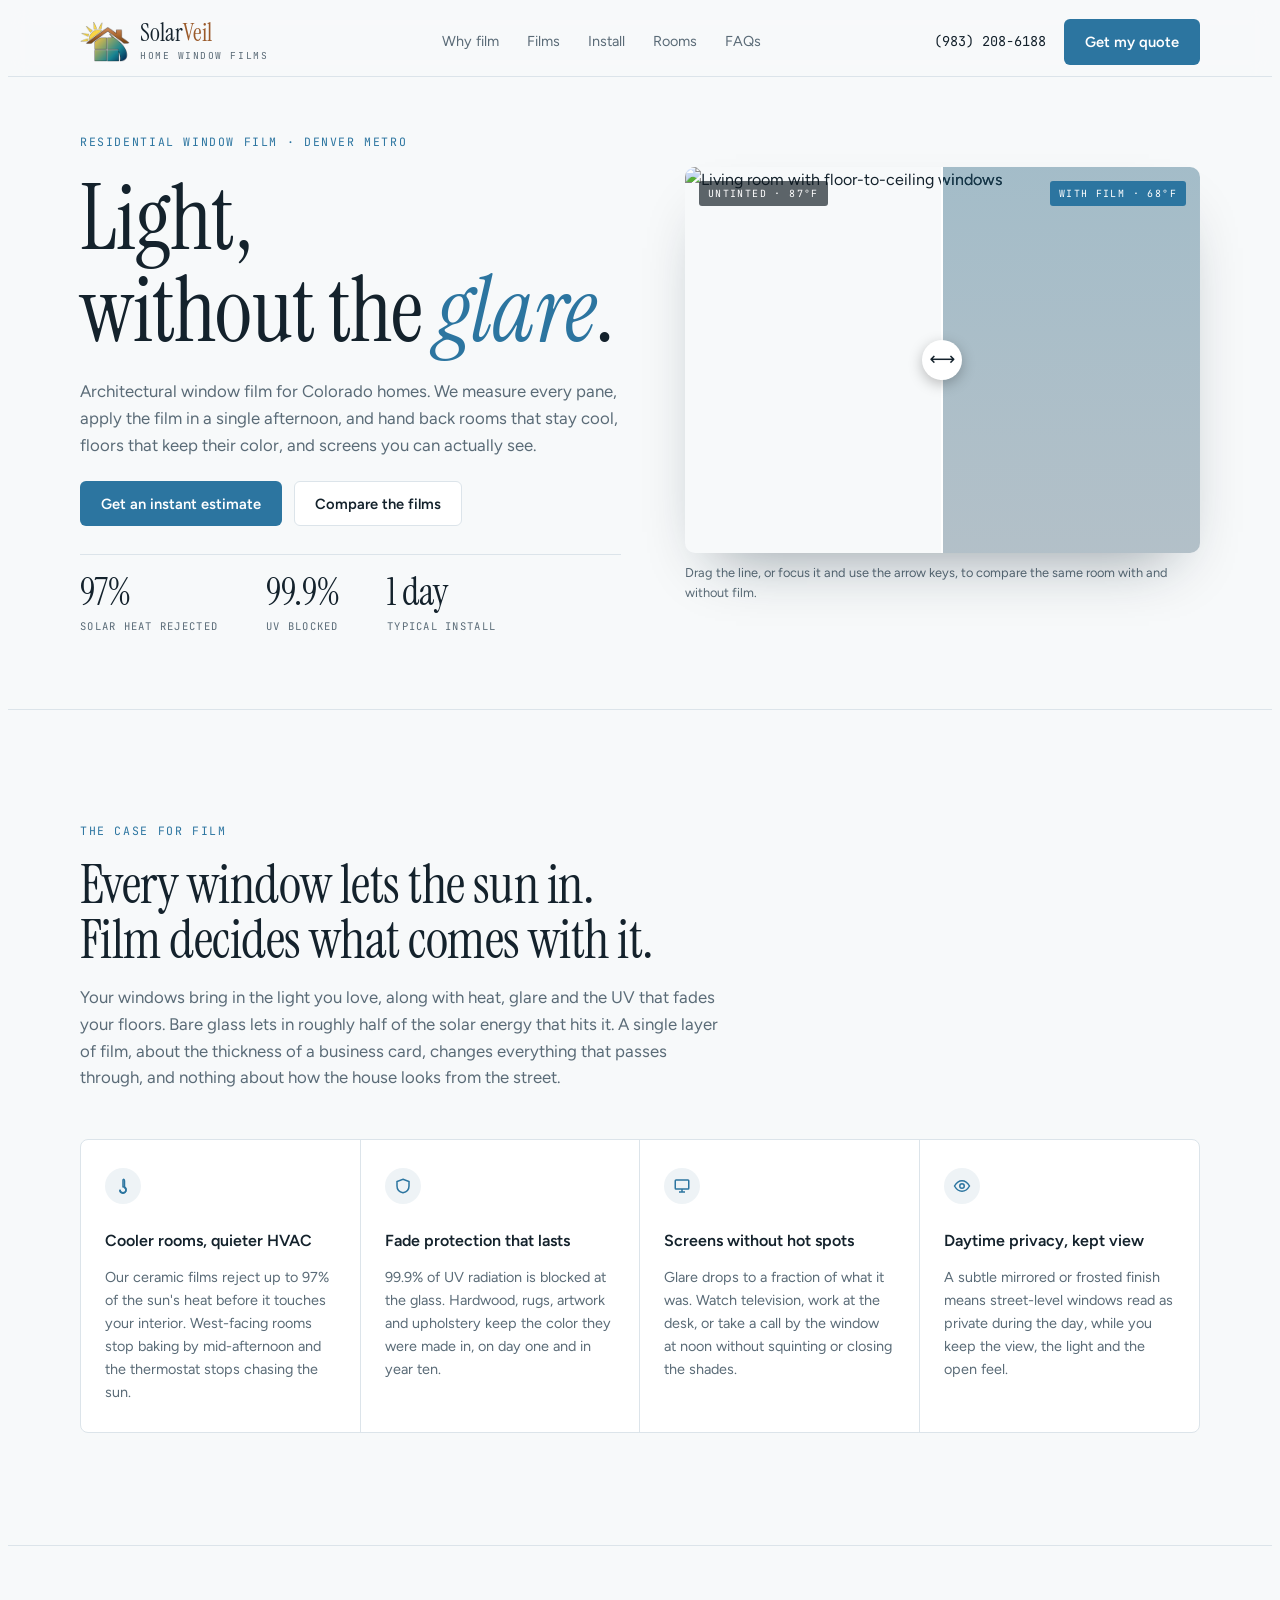
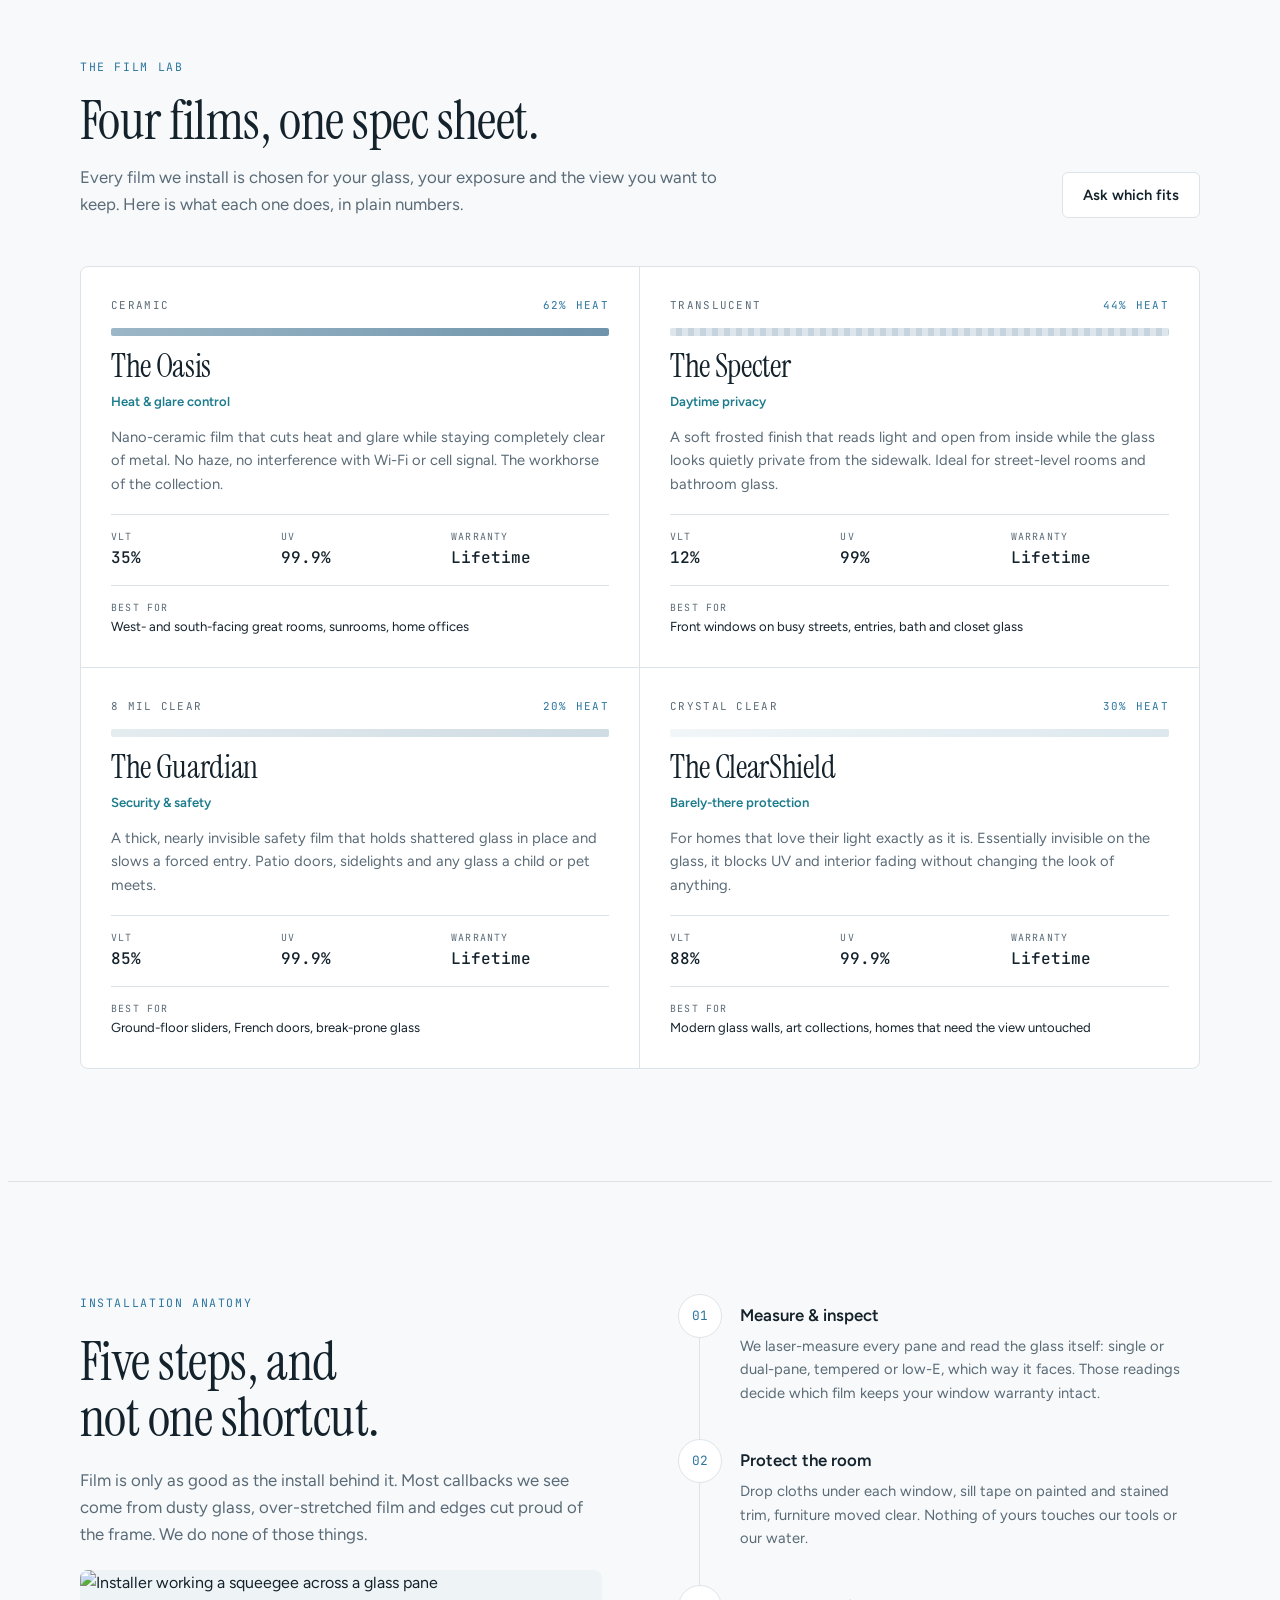
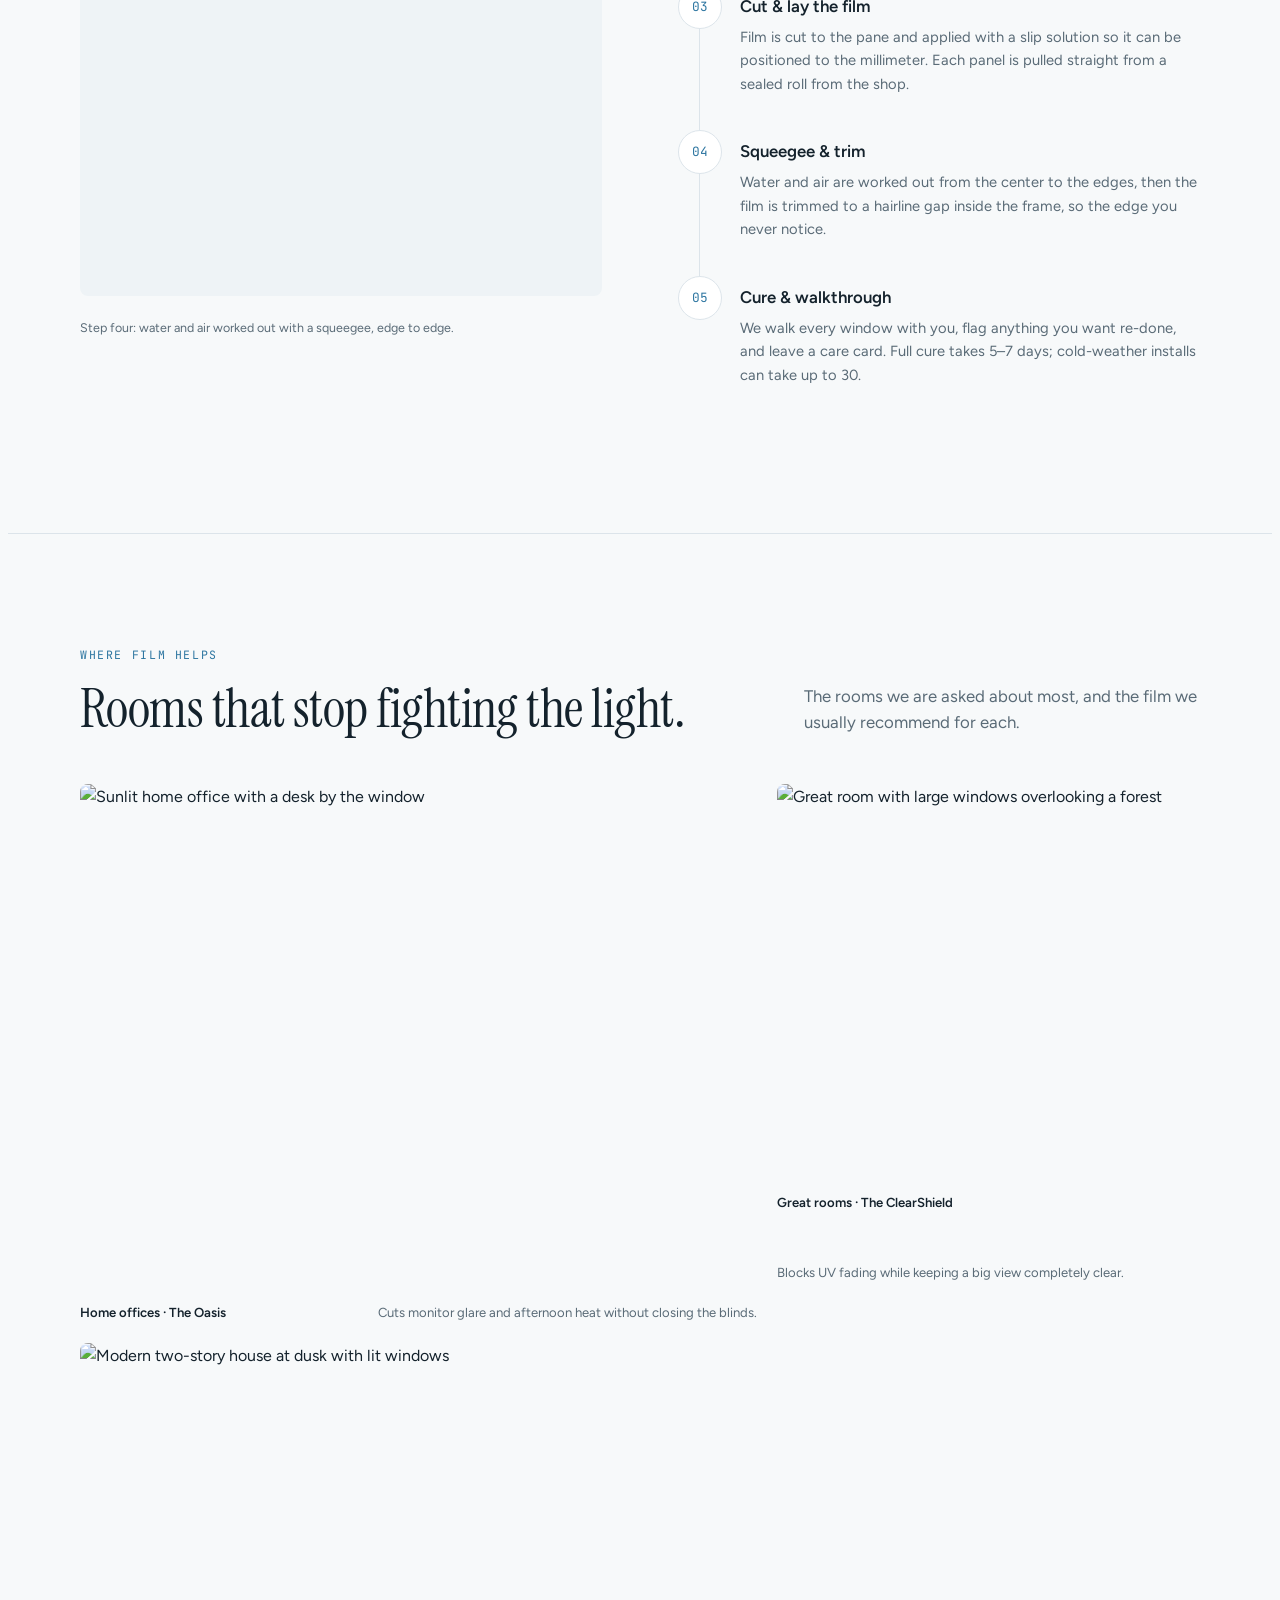
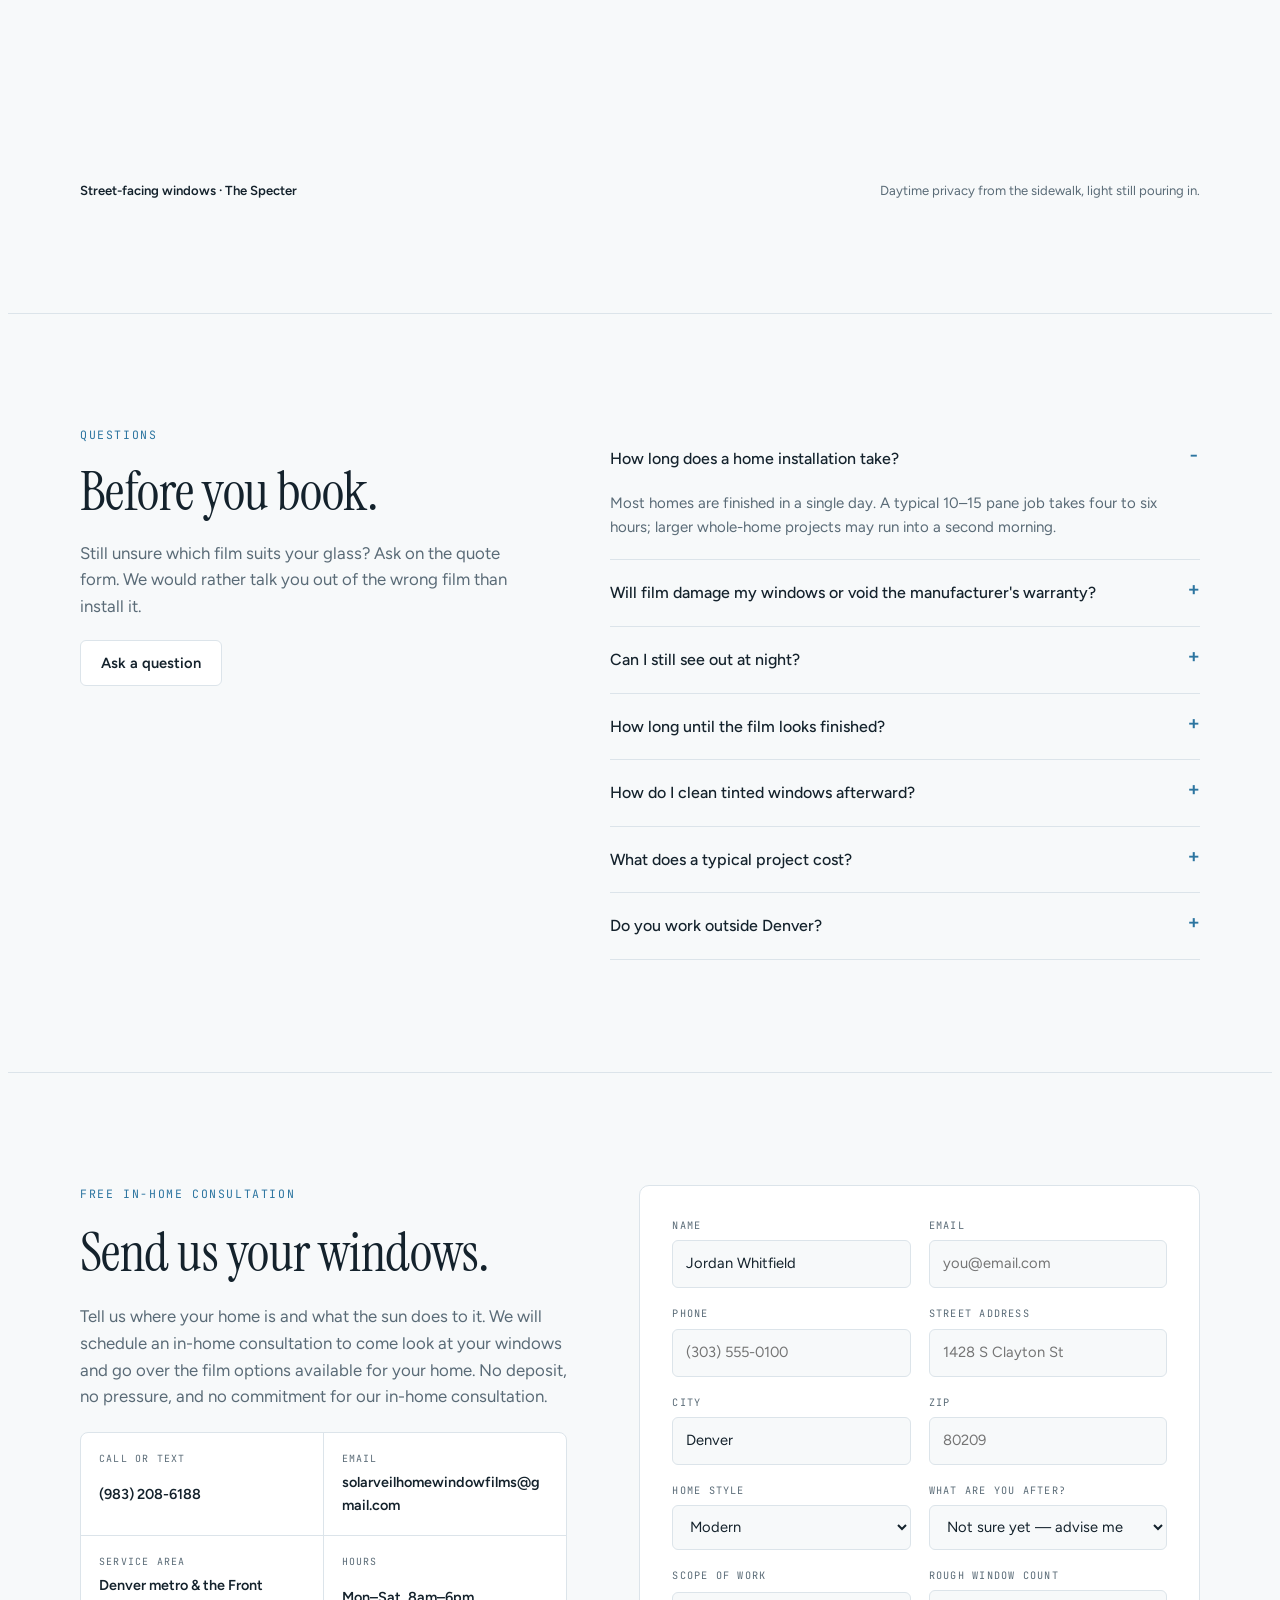
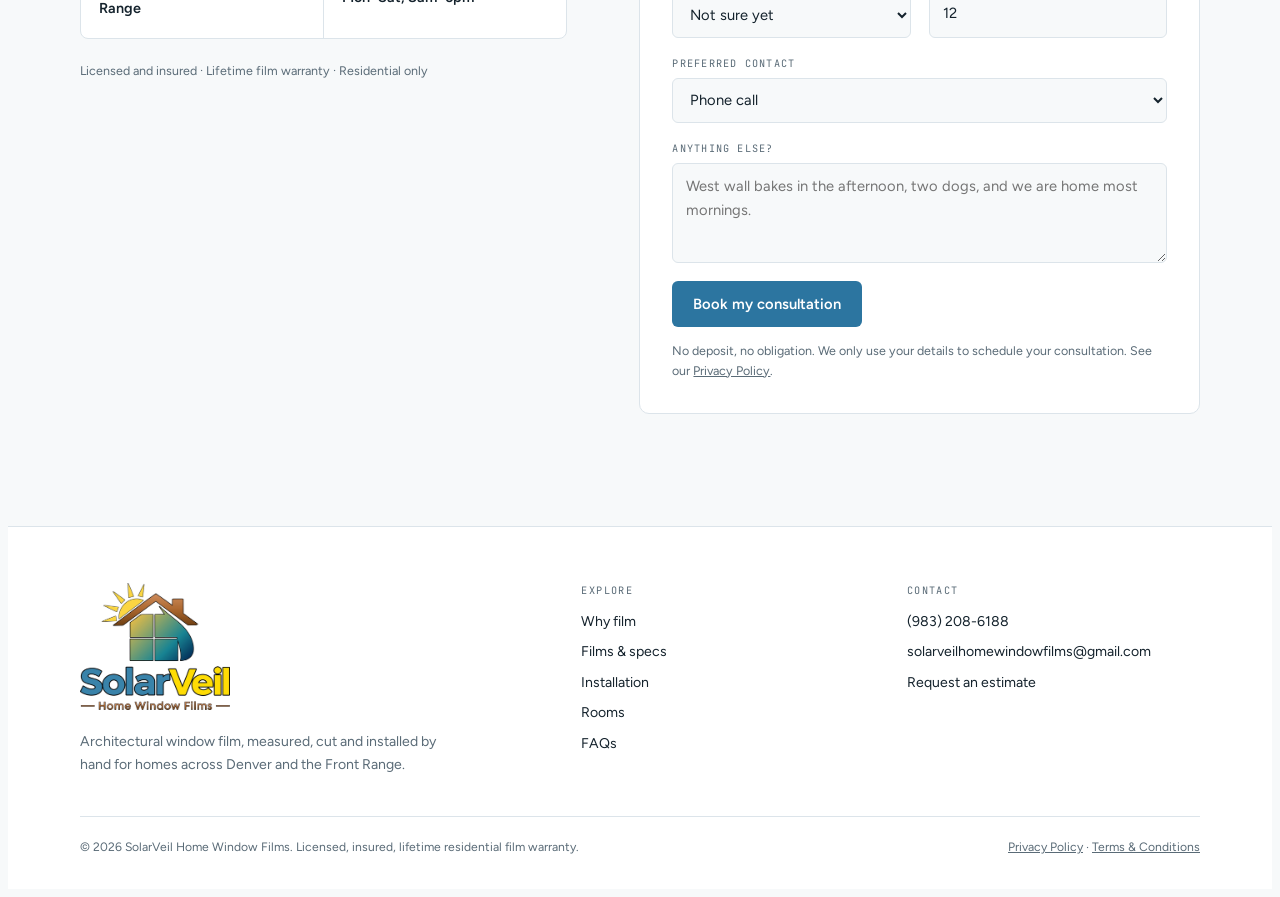
==== commit 2ee91e08: "Add Google verification file, Privacy Policy and Terms pages - googlea22f10d275b17c99.html for Googl" ====
--- a/index.html
+++ b/index.html
@@ -193,6 +193,7 @@
 .foot ul{list-style:none;margin:0;padding:0;display:grid;gap:8px;font-size:.88rem}
 .foot ul a{text-decoration:none}
 .foot ul a:hover{color:var(--accent)}
+.legal a{color:inherit}
 .legal{display:flex;flex-wrap:wrap;justify-content:space-between;gap:12px;margin-top:40px;padding-top:20px;border-top:1px solid var(--line);font-size:.76rem;color:var(--muted)}
 @media (max-width:760px){.foot{grid-template-columns:1fr 1fr}.foot > div:first-child{grid-column:1/-1}}
 </style>
@@ -401,7 +402,7 @@
         <div class="f"><label for="q-count">Rough window count</label><input id="q-count" name="Window count" type="number" min="1" value="12"></div>
         <div class="f full"><label for="q-contact">Preferred contact</label><select id="q-contact" name="Preferred contact"><option>Phone call</option><option>Text</option><option>Email</option></select></div>
         <div class="f full"><label for="q-notes">Anything else?</label><textarea id="q-notes" name="Notes" placeholder="West wall bakes in the afternoon, two dogs, and we are home most mornings."></textarea></div>
-        <div class="form-foot"><button class="btn btn-primary" type="submit">Book my consultation</button><span class="fine">No deposit, no obligation. We only use your details to schedule your consultation.</span></div>
+        <div class="form-foot"><button class="btn btn-primary" type="submit">Book my consultation</button><span class="fine">No deposit, no obligation. We only use your details to schedule your consultation. See our <a href="/privacy-policy">Privacy Policy</a>.</span></div>
         <div class="ok" id="q-ok" hidden></div>
       </form>
     </div>
@@ -415,7 +416,7 @@
       <div><h5>Explore</h5><ul><li><a href="#why">Why film</a></li><li><a href="#films">Films &amp; specs</a></li><li><a href="#install">Installation</a></li><li><a href="#work">Rooms</a></li><li><a href="#faq">FAQs</a></li></ul></div>
       <div><h5>Contact</h5><ul><li>(983) 208-6188</li><li style="overflow-wrap:anywhere">solarveilhomewindowfilms@gmail.com</li><li><a href="#quote">Request an estimate</a></li></ul></div>
     </div>
-    <div class="legal"><span>© 2026 SolarVeil Home Window Films. Licensed, insured, lifetime residential film warranty.</span><span>Get a quote · Care &amp; warranty</span></div>
+    <div class="legal"><span>© 2026 SolarVeil Home Window Films. Licensed, insured, lifetime residential film warranty.</span><span><a href="/privacy-policy">Privacy Policy</a> · <a href="/terms">Terms &amp; Conditions</a></span></div>
   </div>
 </footer>
 
